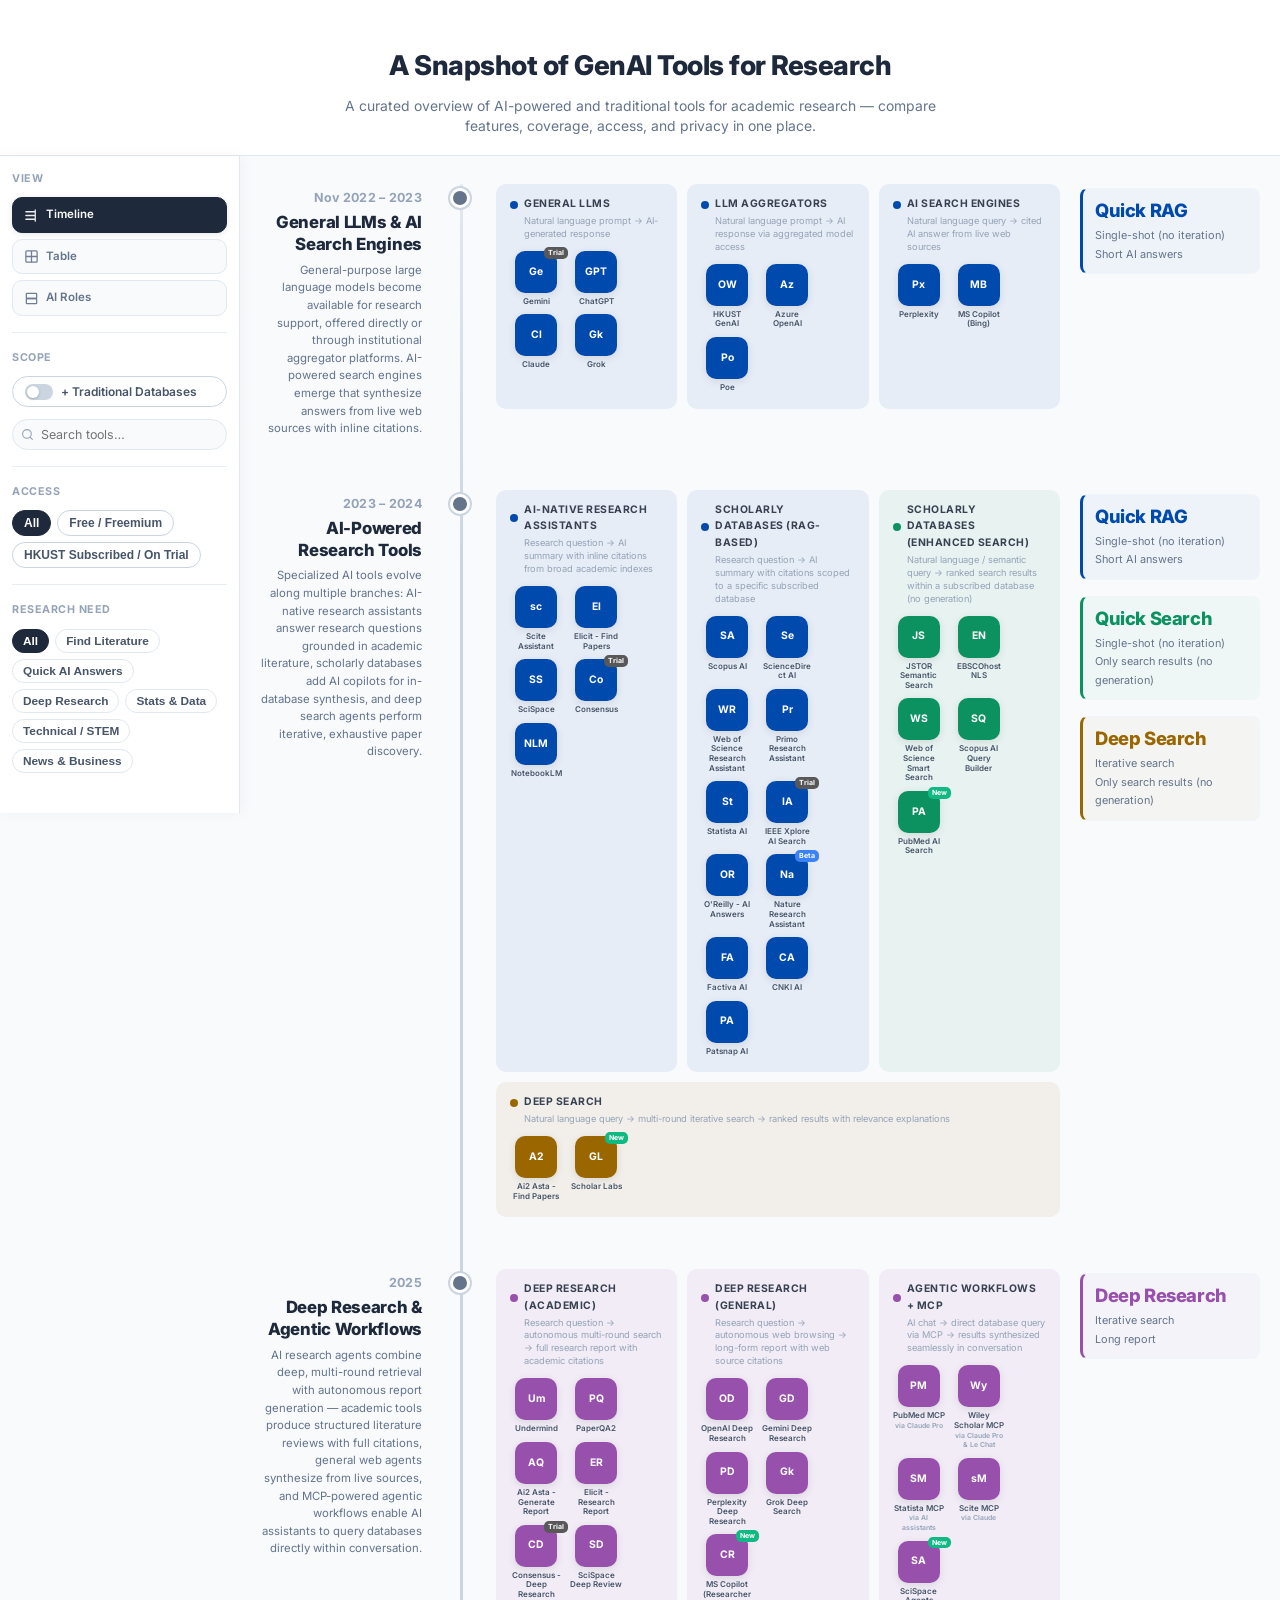
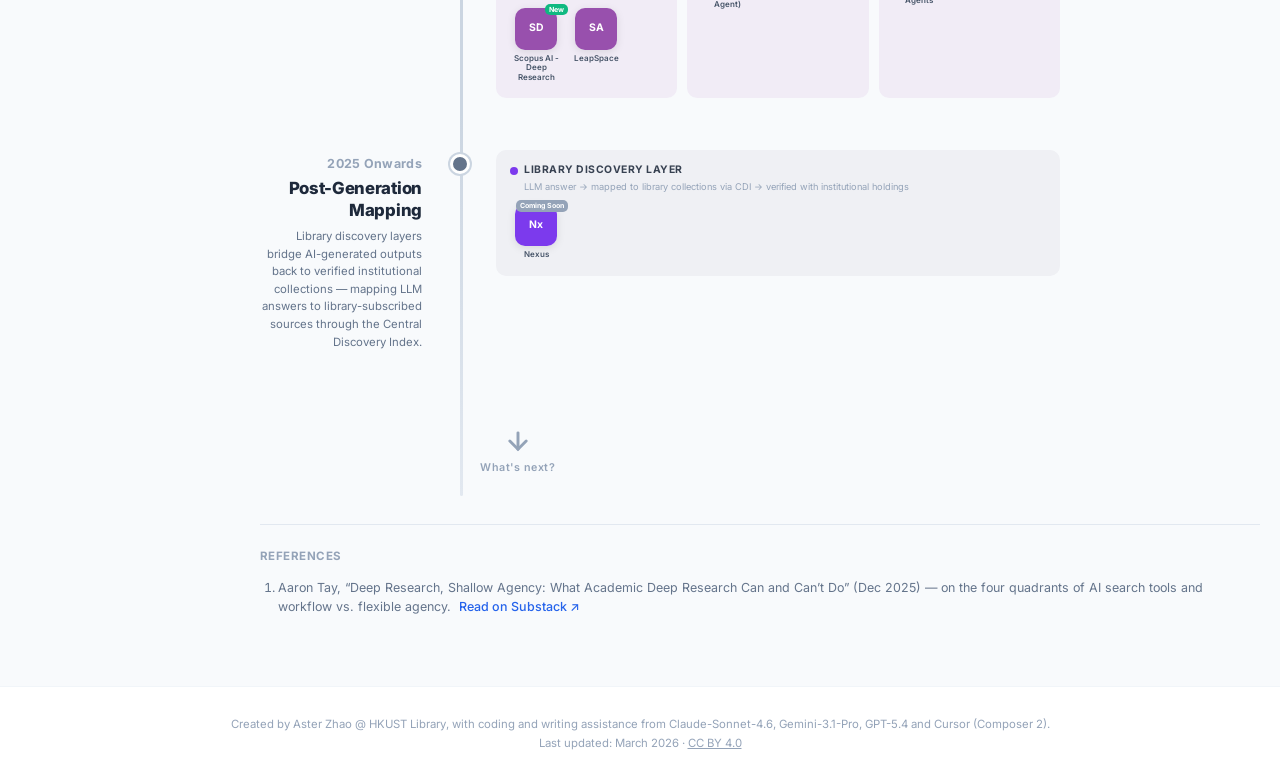
==== index.html @ e4f69966 "Update tool descriptions and enhance UI components - Simplified names and updated descriptions for s" ====
<!DOCTYPE html>
<html lang="en">
<head>
  <meta charset="UTF-8">
  <meta name="viewport" content="width=device-width, initial-scale=1.0">
  <title>A Snapshot of GenAI Tools for Research</title>
  <link href="https://fonts.googleapis.com/css2?family=Inter:wght@300;400;500;600;700;800&display=swap" rel="stylesheet">
  <link rel="stylesheet" href="https://cdnjs.cloudflare.com/ajax/libs/font-awesome/6.4.0/css/all.min.css">
  <link rel="stylesheet" href="style.css">
</head>
<body>
  <div class="header">
    <h1>A Snapshot of GenAI Tools for Research</h1>
    <p class="sub">A curated overview of AI-powered and traditional tools for academic research — compare features, coverage, access, and privacy in one place.</p>
  </div>

  <div class="app-shell">
    <aside class="filters-panel" aria-label="Filters">
      <div class="sidebar-section">
        <div class="sidebar-section-title">View</div>
        <div class="sidebar-view-buttons" role="tablist" aria-label="Main view">
          <button type="button" class="view-tab active" data-view="timeline" role="tab" aria-selected="true"><svg class="view-tab-icon" viewBox="0 0 16 16" aria-hidden="true" focusable="false"><path fill="none" stroke="currentColor" stroke-width="1.35" stroke-linecap="round" stroke-linejoin="round" d="M12 2v12M2 4h10M2 8h10M2 12h10"/></svg> Timeline</button>
          <button type="button" class="view-tab" data-view="table" role="tab" aria-selected="false"><svg class="view-tab-icon" viewBox="0 0 16 16" aria-hidden="true" focusable="false"><rect x="2" y="2" width="12" height="12" rx="1" fill="none" stroke="currentColor" stroke-width="1.35"/><path d="M8 2v12M2 8h12" fill="none" stroke="currentColor" stroke-width="1.35"/></svg> Table</button>
          <button type="button" class="view-tab" data-view="roles" role="tab" aria-selected="false"><svg class="view-tab-icon" viewBox="0 0 16 16" aria-hidden="true" focusable="false"><rect x="2.5" y="8" width="11" height="5.5" rx="0.75" fill="none" stroke="currentColor" stroke-width="1.35"/><rect x="2.5" y="2.5" width="11" height="5.5" rx="0.75" fill="none" stroke="currentColor" stroke-width="1.35"/></svg> AI Roles</button>
        </div>
      </div>
      <div class="sidebar-section">
        <div class="sidebar-section-title">SCOPE</div>
        <div class="scope-stack">
          <div class="trad-toggle-wrap" id="tradToggleWrap" onclick="toggleTraditional()">
            <span class="trad-switch"><span class="trad-thumb"></span></span>
            <span class="trad-label">+ Traditional Databases</span>
          </div>
          <div class="sidebar-search-wrap">
            <svg viewBox="0 0 24 24" fill="none" stroke="currentColor" stroke-width="2" stroke-linecap="round"><circle cx="11" cy="11" r="8"></circle><line x1="21" y1="21" x2="16.65" y2="16.65"></line></svg>
            <input type="text" id="searchInput" placeholder="Search tools…" autocomplete="off" oninput="onSearch(this.value)">
            <button type="button" id="clearSearch" onclick="clearSearch()" style="display: none;" aria-label="Clear search">×</button>
          </div>
          <div class="sidebar-table-tools" id="sidebarTableTools">
            <div class="sidebar-select-row">
              <button class="select-tools-btn" id="selectToolsBtn" onclick="toggleToolSelector()">
                <svg viewBox="0 0 24 24" fill="none" stroke="currentColor" stroke-width="2" stroke-linecap="round"><polyline points="6 9 12 15 18 9"></polyline></svg>
                Select Tools
                <span class="select-tools-count" id="selectToolsCount">0</span>
              </button>
              <div class="selector-actions" id="selectorActions" style="display:none">
                <button class="fbtn" onclick="selectAllTools(true)" style="padding:3px 9px;font-size:.68rem;">All</button>
                <button class="fbtn" onclick="selectAllTools(false)" style="padding:3px 9px;font-size:.68rem;">None</button>
              </div>
            </div>
            <div class="tool-selector-content" id="toolSelector"></div>
          </div>
        </div>
      </div>
      <div class="sidebar-section">
        <div class="sidebar-section-title">Access</div>
        <div class="filter-bar filter-bar--stack">
          <button class="fbtn active" data-f="all" onclick="setFilter('all')">All</button>
          <button class="fbtn" data-f="free" onclick="setFilter('free')">Free / Freemium</button>
          <button class="fbtn" data-f="hkust" onclick="setFilter('hkust')">HKUST Subscribed / On Trial</button>
        </div>
      </div>
      <div class="sidebar-section">
        <div class="sidebar-section-title">Research need</div>
        <div class="need-pills need-pills--stack" id="needPillsContainer"></div>
      </div>
    </aside>

    <div class="main-content" id="main-content">
      <div class="view-container active" id="timelineView">
        <div class="timeline-section">
          <div class="timeline-header">
            <span class="tl-hint" id="tlHint"></span>
          </div>
          <div class="timeline" id="timeline-view"></div>
          <footer class="view-footnotes view-footnotes--timeline" aria-label="References">
            <h4 class="view-footnotes-title">References</h4>
            <ol class="view-footnotes-list">
              <li>
                Aaron Tay, “Deep Research, Shallow Agency: What Academic Deep Research Can and Can’t Do” (Dec 2025) — on the four quadrants of AI search tools and workflow vs. flexible agency.
                <a href="https://aarontay.substack.com/p/how-agentic-are-academic-deep-research" target="_blank" rel="noopener noreferrer">Read on Substack ↗</a>
              </li>
            </ol>
          </footer>
        </div>
      </div>

      <div class="view-container" id="tableView" style="display: none;">
        <div class="table-view-container">
          <div class="table-toolbar">
            <div class="table-toolbar-row">
              <span class="results-hint" id="resultsHint"></span>
              <button class="expand-btn" id="expandToggleBtn" onclick="toggleExpandAll()">
                <svg id="expandToggleIcon" width="12" height="12" viewBox="0 0 24 24" fill="none" stroke="currentColor" stroke-width="2.5" stroke-linecap="round"><polyline points="6 9 12 15 18 9"></polyline></svg>
                <span id="expandToggleText">Expand All</span>
              </button>
            </div>
          </div>
          <div class="table-wrapper">
            <table class="tools-table">
              <thead>
                <tr>
                  <th class="col-tool">Tool</th>
                  <th class="col-about">About</th>
                  <th class="col-privacy">Privacy</th>
                </tr>
              </thead>
              <tbody id="table-view"></tbody>
            </table>
          </div>
        </div>
      </div>

      <div class="view-container" id="rolesView" style="display: none;">
        <div class="roles-view-container">
          <div id="roles-view"></div>
          <footer class="view-footnotes view-footnotes--roles" aria-label="References">
            <h4 class="view-footnotes-title">References</h4>
            <ol class="view-footnotes-list">
              <li>
                Aaron Tay, “What Do We Actually Mean by ‘AI-Powered Search’?” (Dec 2025) — levels of AI in search pipelines.
                <a href="https://aarontay.substack.com/p/what-do-we-actually-mean-by-ai-powered" target="_blank" rel="noopener noreferrer">Read on Substack ↗</a>
              </li>
              <li>
                Aaron Tay, “Classifying the Ways LLMs Summarise in Academic Search” (Jan 2026) — single-document vs. multi-document summarisation and RAG.
                <a href="https://aarontay.substack.com/p/classifying-the-ways-llms-summarise" target="_blank" rel="noopener noreferrer">Read on Substack ↗</a>
              </li>
            </ol>
          </footer>
        </div>
      </div>
    </div>
  </div>

  <div class="popover-bg" id="popoverBg"></div>
  <div class="popover-card" id="popover">
    <div class="pop-top">
      <div class="pop-icon" id="popLogo"></div>
      <div class="pop-title-wrap">
        <h3 id="popTitle"></h3>
        <div class="pop-tags" id="popTags"></div>
      </div>
      <button type="button" class="pop-close" onclick="closePopover()">×</button>
    </div>
    <div class="pop-content">
      <div class="pop-right">
        <div class="pop-section"><h4>About</h4><p id="popAbout"></p></div>
        <div class="pop-section"><h4>Privacy</h4><div id="popPrivacy"></div></div>
        <div class="pop-section"><h4>Data Coverage</h4><p id="popCoverage"></p></div>
        <div class="pop-section pop-section--unique"><h4>Unique Features</h4><div class="unique-box" id="popUnique"></div></div>
        <div class="pop-section pop-section--limitations"><h4>Limitations</h4><div class="limit-box" id="popLimits"></div></div>
        <div class="pop-section pop-section--ai-role"><h4>AI's Role</h4><div id="popAiRole"></div></div>
        <div class="pop-section"><h4>Similar Tools</h4><div id="popSimilar"></div></div>
        <div class="pop-section" id="popScreenshotsSection"><h4>Screenshots</h4><div id="popScreenshotsWrap" class="pop-screenshots-row"></div></div>
        <div id="popLinkWrap"></div>
      </div>
    </div>
  </div>

  <div class="lightbox-overlay" id="lightbox" onclick="if(event.target===this)closeLightbox()">
    <button type="button" class="lb-close" onclick="closeLightbox()">×</button>
    <button type="button" class="lb-nav lb-prev" onclick="lbNav(-1,event)">‹</button>
    <button type="button" class="lb-nav lb-next" onclick="lbNav(1,event)">›</button>
    <div class="lb-img-wrap" id="lbImgWrap"><img id="lbImg" src="" alt=""></div>
    <div class="lb-counter" id="lbCounter"></div>
    <div class="lb-dots" id="lbDots"></div>
  </div>

  <div class="footer">
    <p>Created by Aster Zhao @ HKUST Library, with coding and writing assistance from Claude-Sonnet-4.6, Gemini-3.1-Pro, GPT-5.4 and Cursor (Composer 2).</p>
    <p>Last updated: March 2026 · <a href="https://creativecommons.org/licenses/by/4.0/" target="_blank" rel="noopener noreferrer">CC BY 4.0</a></p>
  </div>

  <div id="load-error" style="display:none;padding:40px 20px;text-align:center;color:#b91c1c;font-size:.9rem;"></div>

  <script defer src="script.js"></script>
</body>
</html>
---- style.css ----
:root{
  --scholarlydb:#0c9260;--opendb:#0c9260;--genai:#004aad;--genaiagg:#004aad;--genaisearch:#004aad;
  --deepsearch:#996600;--ainative:#004aad;--aischolarly:#004aad;--deepresearch:#9850ad;
  --webdeepresearch:#9850ad;--mcp:#9850ad;--libext:#7C3AED;--quicksearch:#0c9260;--line:#cbd5e1;--radius:14px;
}
*{margin:0;padding:0;box-sizing:border-box;}
body{font-family:'Inter',system-ui,sans-serif;background:#f8fafc;color:#1e293b;line-height:1.6;}

/* ── HEADER ── */
.header{text-align:center;padding:44px 20px 18px;background:#fff;border-bottom:1px solid #e2e8f0;}
.header h1{font-size:1.7rem;font-weight:800;letter-spacing:-.5px;}
.header .sub{font-size:.87rem;color:#64748b;max-width:620px;margin:8px auto 0;line-height:1.5;}

/* ── CONTROLS ── */
.controls-wrapper{background:#fff;border-bottom:1px solid #e2e8f0;padding:10px 20px;box-shadow:0 2px 8px rgba(0,0,0,.03);}
.ctrl-row{max-width:1400px;margin:0 auto;display:flex;flex-wrap:wrap;align-items:center;gap:10px;}
.ctrl-row+.ctrl-row{margin-top:8px;padding-top:8px;border-top:1px solid #f1f5f9;}
.ctrl-divider{width:1px;height:22px;background:#e2e8f0;flex-shrink:0;}
.view-toggle-inner{display:flex;background:#e2e8f0;padding:3px;border-radius:999px;}
.vbtn{display:flex;align-items:center;gap:5px;padding:5px 14px;border-radius:999px;border:none;background:transparent;font-size:.82rem;font-weight:600;cursor:pointer;color:#475569;transition:.15s;}
.vbtn svg{width:14px;height:14px;}
.vbtn.active{background:#fff;color:#1e293b;box-shadow:0 2px 6px rgba(0,0,0,.06);}
.filter-bar{display:flex;gap:4px;flex-wrap:wrap;}
.fbtn{padding:5px 11px;border-radius:999px;border:1.5px solid #cbd5e1;background:#fff;font-size:.75rem;font-weight:600;cursor:pointer;color:#475569;transition:.15s;}
.fbtn:hover{border-color:#94a3b8;color:#1e293b;}
.fbtn.active{background:#1e293b;color:#fff;border-color:#1e293b;}
.trad-toggle-wrap{display:flex;align-items:center;gap:8px;cursor:pointer;user-select:none;padding:5px 12px;border-radius:999px;border:1.5px solid #cbd5e1;background:#fff;transition:.15s;}
.trad-toggle-wrap:hover{border-color:#94a3b8;}
.trad-toggle-wrap.on{border-color:#0c9260;background:#ecfdf5;}
.trad-switch{width:28px;height:16px;border-radius:8px;background:#cbd5e1;position:relative;flex-shrink:0;transition:.2s;}
.trad-toggle-wrap.on .trad-switch{background:#0c9260;}
.trad-thumb{width:12px;height:12px;border-radius:50%;background:#fff;position:absolute;top:2px;left:2px;transition:.2s;box-shadow:0 1px 3px rgba(0,0,0,.2);}
.trad-toggle-wrap.on .trad-thumb{left:14px;}
.trad-label{font-size:.75rem;font-weight:600;color:#475569;white-space:nowrap;}
.trad-toggle-wrap.on .trad-label{color:#0c9260;}
.ctrl-section-label{font-size:.67rem;font-weight:700;color:#94a3b8;text-transform:uppercase;letter-spacing:.5px;white-space:nowrap;flex-shrink:0;}
.need-pills{display:flex;gap:4px;flex-wrap:wrap;}
.nbtn{padding:4px 10px;border-radius:999px;border:1.5px solid #e2e8f0;background:#fff;font-size:.74rem;font-weight:600;cursor:pointer;color:#475569;transition:.15s;white-space:nowrap;}
.nbtn:hover{border-color:#94a3b8;color:#1e293b;}
.nbtn.active{color:#fff;border-color:transparent;}

/* ── APP SHELL + LEFT FILTERS ── */
.app-shell{display:flex;width:100%;align-items:flex-start;min-height:0;}
.filters-panel{width:240px;flex-shrink:0;position:sticky;top:0;align-self:flex-start;max-height:100vh;overflow-y:auto;padding:14px 12px 24px;background:#fff;border-right:1px solid #e2e8f0;box-shadow:2px 0 14px rgba(15,23,42,.04);z-index:5;}
.main-content{flex:1;min-width:0;min-height:0;}
.filters-panel .sidebar-section{padding-bottom:16px;}
.filters-panel .sidebar-section:not(:first-child){border-top:1px solid #e8edf2;padding-top:16px;margin-top:0;}
.scope-stack{display:flex;flex-direction:column;gap:12px;}
.sidebar-table-tools{display:none;flex-direction:column;gap:8px;width:100%;}
.sidebar-table-tools .sidebar-select-row{display:flex;align-items:center;gap:8px;flex-wrap:wrap;}
.filters-panel .tool-selector-content.open{display:flex;max-height:min(50vh,320px);overflow-y:auto;padding:4px 0 2px;}
.filters-panel .select-tools-btn{width:100%;justify-content:center;}
.filters-panel .selector-actions{margin-left:0!important;}
.sidebar-section-title{font-size:.67rem;font-weight:700;color:#94a3b8;text-transform:uppercase;letter-spacing:.5px;margin-bottom:10px;}
.sidebar-search-wrap{position:relative;width:100%;display:flex;align-items:center;}
.sidebar-search-wrap svg{position:absolute;left:9px;width:13px;height:13px;color:#94a3b8;pointer-events:none;}
.filters-panel .sidebar-search-wrap #searchInput{padding:7px 28px 7px 28px;border:1.5px solid #e2e8f0;border-radius:999px;font-size:.78rem;font-family:inherit;width:100%;outline:none;transition:.15s;color:#1e293b;background:#f8fafc;box-sizing:border-box;}
.filters-panel .sidebar-search-wrap #searchInput:focus{border-color:#0c9260;background:#fff;box-shadow:0 0 0 3px rgba(12,146,96,.12);}
.filters-panel .sidebar-search-wrap #clearSearch{position:absolute;right:9px;background:none;border:none;cursor:pointer;color:#94a3b8;font-size:.95rem;line-height:1;padding:0;display:none;}
.filter-bar--stack{flex-direction:row;flex-wrap:wrap;align-items:flex-start;justify-content:flex-start;gap:6px;}
.filter-bar--stack .fbtn{flex:0 1 auto;width:auto;}
.need-pills--stack{flex-direction:row;flex-wrap:wrap;align-items:flex-start;justify-content:flex-start;gap:6px;}
.need-pills--stack .nbtn{flex:0 1 auto;width:auto;text-align:left;}
.filters-panel .trad-toggle-wrap{display:inline-flex;width:auto;max-width:100%;justify-content:flex-start;}
.sidebar-view-buttons{display:flex;flex-direction:column;gap:6px;width:100%;}
.sidebar-view-buttons .view-tab{display:inline-flex;align-items:center;gap:7px;width:100%;justify-content:flex-start;text-align:left;border-radius:10px;font-size:.72rem;font-weight:600;padding:9px 11px;white-space:normal;line-height:1.35;min-height:auto;}
.sidebar-view-buttons .view-tab .view-tab-icon{width:15px;height:15px;flex-shrink:0;display:block;opacity:.92;}
.sidebar-view-buttons .view-tab.active{box-shadow:0 1px 6px rgba(0,0,0,.1);}
.view-mode-radios{display:flex;flex-direction:column;align-items:stretch;justify-content:space-between;gap:8px;width:100%;min-height:96px;}
.view-radio{display:flex;align-items:center;justify-content:center;gap:8px;cursor:pointer;padding:10px 8px;border-radius:10px;border:1.5px solid #e2e8f0;background:#f8fafc;transition:.15s;margin:0;flex:1;min-height:40px;min-width:0;box-sizing:border-box;}
.view-radio:hover{border-color:#cbd5e1;background:#fff;}
.view-radio input{width:15px;height:15px;margin:0;flex-shrink:0;}
.view-radio .view-radio-inner{display:flex;align-items:center;justify-content:center;gap:8px;font-size:.82rem;font-weight:600;color:#475569;}
.view-radio .view-radio-inner svg{width:14px;height:14px;flex-shrink:0;}
.view-radio--timeline{background:#f3f5fa;}
.view-radio--timeline:not(:has(input:checked)){border-color:#dde3ee;}
.view-radio--timeline:not(:has(input:checked)):hover{border-color:#cbd5e1;background:#f7f9fc;}
.view-radio--timeline input{accent-color:#5c6d8f;}
.view-radio--timeline:not(:has(input:checked)) .view-radio-inner{color:#64748b;}
.view-radio--timeline:has(input:checked){border-color:#5c6d8f;background:#e8ecf4;box-shadow:0 2px 10px rgba(92,109,143,.2);}
.view-radio--timeline:has(input:checked) .view-radio-inner{color:#2d3a4d;}
.view-radio--table{background:#f8fafc;}
.view-radio--table:not(:has(input:checked)){border-color:#d8dfea;}
.view-radio--table:not(:has(input:checked)):hover{border-color:#c5cedd;background:#fff;}
.view-radio--table input{accent-color:#7184b2;}
.view-radio--table:not(:has(input:checked)) .view-radio-inner{color:#64748b;}
.view-radio--table:has(input:checked){border-color:#7184b2;background:#fff;box-shadow:0 2px 10px rgba(113,132,178,.22);}
.view-radio--table:has(input:checked) .view-radio-inner{color:#3d4f6f;}
@media (max-width:1024px){
  .app-shell{flex-direction:column;}
  .filters-panel{width:100%;max-height:none;border-right:none;border-bottom:1px solid #e2e8f0;position:relative;box-shadow:none;}
}

/* ── VIEWS ── */
.view-container{display:none;}
.view-container.active{display:block;animation:fadeIn .25s ease;}
@keyframes fadeIn{from{opacity:0}to{opacity:1}}

/* ── TIMELINE ── */
.timeline-section{max-width:1350px;margin:0 auto;padding:0 20px 60px;}
.timeline-header{display:flex;align-items:center;justify-content:flex-end;padding:16px 0 4px;min-height:28px;}
.tl-hint{font-size:.68rem;color:#94a3b8;margin-left:8px;}

.timeline{position:relative;padding-bottom:20px;}
.timeline::before{content:'';position:absolute;left:200px;top:0;bottom:0;width:3px;background:linear-gradient(to bottom,#e2e8f0 0%,#cbd5e1 20%,#cbd5e1 80%,#e2e8f0 100%);border-radius:2px;}

/* 4-column stage grid */
.stage{display:grid;grid-template-columns:180px 40px 1fr 200px;gap:0;margin-bottom:52px;align-items:start;transition:opacity .2s;}
.stage.stage-hidden{display:none;}

/* Left column */
.stage-left{text-align:right;padding-right:18px;padding-top:4px;}
.stage-year{font-size:.78rem;font-weight:700;color:#94a3b8;letter-spacing:.3px;margin-bottom:4px;}
.stage-title{font-size:1.05rem;font-weight:800;letter-spacing:-.3px;line-height:1.3;color:#1e293b;}
.stage-desc{font-size:.71rem;color:#64748b;line-height:1.55;margin-top:6px;}

/* Node column */
.stage-node-col{display:flex;justify-content:center;align-items:flex-start;padding-top:4px;position:relative;z-index:2;}
.node{width:20px;height:20px;border-radius:50%;border:3px solid #fff;box-shadow:0 0 0 2px var(--line);z-index:2;flex-shrink:0;}

/* Content column */
.stage-content-col{padding-left:16px;display:flex;flex-wrap:wrap;gap:10px;align-items:stretch;}

/* Sub-groups as colored boxes */
.sub-group{flex:1;min-width:150px;padding:12px 14px 16px;border-radius:10px;transition:opacity .2s;background:#f9fafb;}
.sub-group.sg-hidden{display:none;}
.sg-label{font-size:.65rem;font-weight:700;color:#374151;text-transform:uppercase;letter-spacing:.5px;margin-bottom:2px;display:flex;align-items:center;gap:6px;}
.sg-label .sdot{width:8px;height:8px;border-radius:50%;flex-shrink:0;}
.sg-format{font-size:.58rem;color:#94a3b8;margin:0 0 10px 14px;line-height:1.4;}
.tools-row{display:flex;flex-wrap:wrap;gap:8px;align-items:flex-start;}

/* Right column: output labels */
.stage-right-col{padding-left:20px;padding-top:4px;display:flex;flex-direction:column;gap:16px;}
.stage-output-label{padding:10px 12px;border-radius:8px;border:1px solid #f1f5f9;background:#fff;}
.sol-title{font-size:1.15rem;font-weight:800;letter-spacing:-.4px;line-height:1.2;margin-bottom:5px;}
.sol-desc{font-size:.68rem;color:#64748b;line-height:1.7;}

.tool-card{display:flex;flex-direction:column;align-items:center;gap:4px;cursor:pointer;transition:transform .15s;position:relative;width:52px;}
.tool-card:hover{transform:translateY(-3px);}
.tool-card.hidden{display:none;}
.tool-icon{width:42px;height:42px;border-radius:10px;display:flex;align-items:center;justify-content:center;font-weight:700;font-size:.65rem;color:#fff;box-shadow:0 2px 8px rgba(0,0,0,.1);transition:.15s;overflow:hidden;}
.tool-card:hover .tool-icon{box-shadow:0 4px 16px rgba(0,0,0,.18);transform:scale(1.05);}
.tool-icon .abbr-text{display:flex;align-items:center;justify-content:center;width:100%;height:100%;}
.tool-icon img{width:100%;height:100%;object-fit:contain;padding:5px;background:#fff;}
.tname{font-size:.5rem;font-weight:600;color:#475569;text-align:center;max-width:52px;line-height:1.2;word-wrap:break-word;}
.tbadge{position:absolute;top:-4px;right:-6px;font-size:.44rem;padding:1px 4px;border-radius:5px;font-weight:700;color:#fff;white-space:nowrap;z-index:2;line-height:1.4;}
.badge-trial{background:#585858;}.badge-beta{background:#3B82F6;}.badge-new{background:#10B981;}.badge-soon{background:#94a3b8;}

.arrow-future{padding:24px 0 0;margin-left:220px;}
.arrow-future .arr{display:inline-flex;flex-direction:column;align-items:center;gap:4px;color:#94a3b8;}
.arrow-future .arr svg{width:28px;height:28px;animation:bob 2s ease-in-out infinite;}
@keyframes bob{0%,100%{transform:translateY(0)}50%{transform:translateY(5px)}}
.arrow-future .arr span{font-size:.67rem;font-weight:600;letter-spacing:.5px;}

/* ── TABLE ── */
.table-view-container{max-width:1400px;margin:0 auto;padding:0 20px 60px;}
.table-toolbar{background:transparent;padding:0;margin:12px 0 10px;display:flex;flex-direction:column;gap:0;border:none;box-shadow:none;}
.table-toolbar-row{display:flex;align-items:center;gap:10px;flex-wrap:wrap;}
.table-toolbar-row+.table-toolbar-row{margin-top:10px;padding-top:10px;border-top:1px solid #f1f5f9;}
.select-tools-btn{display:flex;align-items:center;gap:6px;padding:7px 14px;border:1.5px solid #e2e8f0;border-radius:8px;background:#fff;font-size:.78rem;font-weight:600;cursor:pointer;color:#475569;transition:.15s;white-space:nowrap;}
.select-tools-btn:hover{border-color:#94a3b8;color:#1e293b;}
.select-tools-btn svg{width:13px;height:13px;transition:transform .2s;}
.select-tools-btn.open svg{transform:rotate(180deg);}
.select-tools-count{background:#e2e8f0;color:#475569;font-size:.67rem;font-weight:700;padding:1px 6px;border-radius:99px;margin-left:2px;}
.expand-btn{display:flex;align-items:center;gap:5px;padding:7px 14px;border:1.5px solid #e2e8f0;border-radius:8px;background:#fff;font-size:.78rem;font-weight:600;cursor:pointer;color:#475569;transition:.15s;white-space:nowrap;margin-left:auto;}
.expand-btn:hover{border-color:#94a3b8;color:#1e293b;}
.results-hint{font-size:.69rem;color:#94a3b8;margin-left:4px;}
.tool-selector-content{display:none;flex-wrap:wrap;gap:6px;padding-top:2px;}
.tool-selector-content.open{display:flex;}
.selector-actions{display:flex;gap:6px;align-items:center;margin-left:auto;flex-shrink:0;}
.tool-checkbox-label{display:flex;align-items:center;gap:5px;font-size:.73rem;color:#475569;cursor:pointer;background:#f8fafc;padding:4px 10px;border-radius:6px;border:1px solid #e2e8f0;transition:.15s;user-select:none;}
.tool-checkbox-label:hover{background:#f1f5f9;border-color:#cbd5e1;}
.tool-checkbox-label.selected{background:#eff6ff;border-color:#3B82F6;color:#1e40af;font-weight:600;}
.tool-checkbox-label input{display:none;}

/* ── TABLE ITSELF ── */
.table-wrapper{overflow-x:auto;border-radius:12px;border:1px solid #e2e8f0;box-shadow:0 4px 16px rgba(0,0,0,.04);background:#fff;}
.tools-table{width:100%;border-collapse:collapse;font-size:.95rem;}
.tools-table th{padding:13px 16px;text-align:left;background:#424950;color:#fff;font-weight:700;white-space:nowrap;position:sticky;top:0;z-index:10;box-shadow:inset 0 -2px 0 #c1c6cd;letter-spacing:.2px;}
.tools-table th:first-child{border-radius:10px 0 0 0;}
.tools-table th:last-child{border-radius:0 10px 0 0;}
.tools-table td{padding:12px 16px;text-align:left;border-bottom:1px solid #f1f5f9;vertical-align:top;font-size:.84rem;}
.tools-table tr.tool-row-head:hover td{background:#f8fafc;}
.tools-table tr.tool-row-head.expanded td{background:#f3f4f6;border-bottom:none;}
.stage-row td{background:#7184b2!important;color:#fff;font-weight:700;font-size:.95rem;padding:10px 16px;letter-spacing:.3px;}
.tb-tool{display:flex;align-items:flex-start;gap:10px;}
.tb-icon{width:38px;height:38px;border-radius:8px;display:flex;align-items:center;justify-content:center;font-weight:700;font-size:.65rem;color:#fff;overflow:hidden;flex-shrink:0;box-shadow:0 2px 8px rgba(0,0,0,.12);}
.tb-icon img{width:100%;height:100%;object-fit:contain;padding:3px;background:#fff;}
.tb-info{flex:1;min-width:0;}
.tb-name{font-weight:700;color:#1e293b;line-height:1.3;font-size:.85rem;}
.tb-cat{font-size:.67rem;color:#64748b;margin-top:1px;}
.tb-tags{display:none;gap:4px;flex-wrap:wrap;margin-top:5px;}
.tb-tag{font-size:.52rem;padding:2px 6px;border-radius:4px;font-weight:700;color:#fff;}
.tb-chevron{color:#94a3b8;transition:transform .2s;flex-shrink:0;display:flex;align-items:center;margin-top:2px;}
.tool-row-head.expanded .tb-chevron{transform:rotate(180deg);}
.tb-text{color:#374151;font-size:.82rem;line-height:1.55;min-width:120px;}
/* Table column widths (see thead .col-*) */
.tools-table th.col-tool{min-width:210px;}
.tools-table th.col-about{min-width:260px;max-width:none;}
.tools-table th.col-privacy{min-width:138px;}
.tools-table th.col-edit{width:44px;}
.tools-table td.col-tool{min-width:210px;max-width:230px;}
.tool-row-head .col-tool{cursor:pointer;}
.tools-table td.col-about{min-width:260px;max-width:none;}
.tools-table td.col-privacy{min-width:138px;}
.tools-table td.col-edit{width:0;padding:0;}
.tb-name-row{display:flex;align-items:center;gap:6px;flex-wrap:wrap;}
.tb-external-link{color:#94a3b8;text-decoration:none;font-size:.72rem;}
.stage-row-year{font-weight:400;font-size:.72rem;opacity:.7;margin-left:8px;}
.bullet-list{list-style:none;padding:0;margin:0;}
.bullet-list li{font-size:.82rem;color:#374151;line-height:1.55;padding:2px 0 2px 13px;position:relative;}
.bullet-list li::before{content:'•';position:absolute;left:0;color:#94a3b8;}
.privacy-text{font-size:.76rem;font-weight:400;color:#374151;line-height:1.45;}
.privacy-empty{color:#94a3b8;}
.policy-link{font-size:.69rem;color:#3B82F6;text-decoration:none;display:inline-block;margin-top:3px;transition:.1s;}
.policy-link:hover{text-decoration:underline;color:#1d4ed8;}
.policy-na{font-size:.69rem;color:#cbd5e1;}

/* ── EXPANDED ROW ── */
.tool-row-detail{display:none;}
.tool-row-detail.open{display:table-row;}
.tool-row-detail td{background:#f3f4f6!important;padding:0;border-bottom:1px solid #e5e7eb;font-size:.84rem;}
.detail-panel{padding:16px 20px 20px;font-size:.84rem;}
.detail-grid{display:grid;grid-template-columns:1fr 1fr;gap:14px;align-items:stretch;}
.detail-section.detail-section--full{grid-column:1 / -1;}
.detail-section{background:#fff;border-radius:8px;padding:12px 14px;border:1px solid #e2e8f0;font-size:.84rem;}
.detail-section h5{font-size:.68rem;font-weight:700;color:#475569;text-transform:uppercase;letter-spacing:.5px;margin-bottom:7px;display:flex;align-items:center;gap:5px;}
.detail-section h5 svg{width:12px;height:12px;flex-shrink:0;}
.detail-text{color:#374151;font-size:.82rem;line-height:1.55;}
.detail-section.detail-section--unique{background:#f3f6fc;border-color:#d4dbe8;}
.detail-section.detail-section--unique h5{color:#7184b2;}
.detail-section.detail-section--limitations{background:#fdf4f4;border-color:#edd8d8;}
.detail-section.detail-section--limitations h5{color:#991b1b;}
.pop-section.pop-section--unique{background:#f3f6fc;border-radius:8px;padding:10px 12px;}
.pop-section.pop-section--limitations{background:#fdf4f4;border-radius:8px;padding:10px 12px;}
.detail-footer{display:flex;align-items:center;gap:14px;margin-top:12px;flex-wrap:wrap;}
.detail-url-missing{font-size:.74rem;color:#94a3b8;}
.popover-card p.detail-url-missing{margin-top:8px;}
.visit-btn{display:inline-flex;align-items:center;gap:5px;padding:7px 14px;background:#1e293b;color:#fff;text-decoration:none;border-radius:7px;font-size:.76rem;font-weight:600;transition:.15s;}
.visit-btn:hover{background:#334155;}
.detail-screenshots{display:flex;gap:10px;overflow-x:auto;padding-bottom:4px;}
.detail-ss-thumb{height:90px;border-radius:6px;object-fit:cover;cursor:pointer;border:1.5px solid transparent;transition:.15s;flex-shrink:0;background:#e2e8f0;}
.detail-ss-thumb:hover{border-color:#3B82F6;}

/* ── MOBILE RESPONSIVE ── */
@media(max-width:960px){
  .stage{grid-template-columns:160px 36px 1fr;}
  .stage-right-col{display:none;}
  .timeline::before{left:178px;}
}
@media(max-width:860px){
  .detail-grid{grid-template-columns:1fr;}
}
@media(max-width:768px){
  .detail-panel,.detail-section{font-size:.78rem!important;}
  .detail-section h5{font-size:.62rem!important;letter-spacing:.3px!important;margin-bottom:5px!important;}
  .detail-text,.bullet-list li{font-size:.78rem!important;line-height:1.5!important;}
  .detail-grid{gap:8px;}
  .tools-table td{padding:10px 12px;font-size:.8rem;}
  .tb-name{font-size:.82rem!important;}
  .tb-text{font-size:.78rem!important;}
  .privacy-text{font-size:.73rem!important;}
  .policy-link{font-size:.67rem!important;}
  .pop-right *{font-size:.78rem!important;line-height:1.5!important;}
  /* Pills must stay smaller than body / “Additional details” (.78rem); .pop-right * would otherwise force them to match */
  .pop-right .ai-role-pill-num{font-size:.55rem!important;line-height:1.15!important;}
  .pop-right .ai-role-pill-name{font-size:.62rem!important;line-height:1.25!important;font-weight:600!important;}
  .pop-right .pop-section--ai-role .ai-role-freetext-label{font-size:.6rem!important;}
  .detail-section--ai-role .ai-role-pill-num{font-size:.55rem!important;line-height:1.15!important;}
  .detail-section--ai-role .ai-role-pill-name{font-size:.62rem!important;line-height:1.25!important;font-weight:600!important;}
  .pop-section h4{font-size:.62rem!important;margin-bottom:4px!important;}
  .pop-title-wrap h3{font-size:.86rem!important;}
  .pop-tags .tag{font-size:.58rem!important;}
  .ctrl-divider{display:none;}
  .filters-panel .sidebar-search-wrap #searchInput{width:100%;}
}
@media(max-width:640px){
  .timeline::before{left:14px;width:2px;}
  .stage{
    grid-template-columns:28px 1fr;
    grid-template-areas:"node left" "skip content";
    gap:0;
  }
  .stage-left{grid-area:left;text-align:left;padding-right:0;padding-left:12px;}
  .stage-node-col{grid-area:node;padding-top:4px;}
  .node{width:16px;height:16px;}
  .stage-content-col{grid-column:2;padding-left:12px;margin-top:10px;}
  .stage-right-col{display:none;}
  .stage-title{font-size:.95rem;}
  .stage-desc{font-size:.69rem;}
  .arrow-future{margin-left:40px;}
  .header h1{font-size:1.3rem;}
}

/* ── POPOVER ── */
.popover-bg{position:fixed;top:0;left:0;width:100%;height:100vh;z-index:999;display:none;backdrop-filter:blur(2px);background:rgba(0,0,0,.35);cursor:pointer;}
.popover-bg.active{display:block;}
.popover-card{position:absolute;z-index:1000;left:50%;transform:translateX(-50%);width:min(66vw,860px);max-width:calc(100vw - 32px);min-width:340px;max-height:82vh;background:#fff;border-radius:14px;box-shadow:0 16px 56px rgba(0,0,0,.22),0 0 0 1px rgba(0,0,0,.05);display:none;flex-direction:column;overflow:hidden;}
.popover-card.active{display:flex;animation:popIn .2s ease;}
@keyframes popIn{from{opacity:0;transform:translateX(-50%) scale(.97)}to{opacity:1;transform:translateX(-50%)}}
.popover-card.no-screenshots{width:min(60vw,620px);}
.popover-card.has-screenshots{width:min(66vw,860px);}
.pop-top{display:flex;align-items:center;gap:12px;padding:14px 16px 12px;border-bottom:1px solid #f1f5f9;flex-shrink:0;}
.pop-icon{width:40px;height:40px;border-radius:10px;display:flex;align-items:center;justify-content:center;font-weight:700;font-size:.8rem;color:#fff;flex-shrink:0;overflow:hidden;box-shadow:0 2px 8px rgba(0,0,0,.12);}
.pop-icon img{width:100%;height:100%;object-fit:contain;padding:4px;background:#fff;}
.pop-title-wrap{flex:1;min-width:0;}
.pop-title-wrap h3{font-size:.95rem;font-weight:700;white-space:nowrap;overflow:hidden;text-overflow:ellipsis;}
.pop-tags{display:flex;gap:5px;flex-wrap:wrap;margin-top:3px;}
.pop-tags .tag{font-size:.53rem;padding:2px 7px;border-radius:4px;font-weight:700;color:#fff;}
.pop-close{width:28px;height:28px;border-radius:50%;border:none;background:#f1f5f9;cursor:pointer;font-size:1rem;display:flex;align-items:center;justify-content:center;transition:.15s;flex-shrink:0;}
.pop-close:hover{background:#e2e8f0;}
.pop-content{display:flex;flex:1;overflow:hidden;min-height:0;}
.pop-left{display:none;}
.pop-screenshots-row{display:flex;gap:10px;overflow-x:auto;padding-bottom:4px;flex-wrap:nowrap;}
.pop-screenshots-row .pop-ss-thumb{width:160px;min-width:140px;aspect-ratio:16/10;border-radius:8px;overflow:hidden;cursor:pointer;flex-shrink:0;background:#e2e8f0;border:2px solid transparent;transition:.15s;position:relative;}
.pop-screenshots-row .pop-ss-thumb:hover{border-color:#3B82F6;}
.pop-screenshots-row .pop-ss-thumb img{width:100%;height:100%;object-fit:cover;}
.pop-screenshots-row .pop-ss-thumb .zoom-hint{position:absolute;inset:0;background:rgba(0,0,0,.35);display:flex;align-items:center;justify-content:center;opacity:0;transition:.15s;color:#fff;font-size:.6rem;font-weight:600;}
.pop-screenshots-row .pop-ss-thumb:hover .zoom-hint{opacity:1;}
#popScreenshotsSection{display:none;}
#popScreenshotsSection.is-visible{display:block;}
.pop-left-label{font-size:.62rem;font-weight:700;color:#94a3b8;text-transform:uppercase;letter-spacing:.5px;}
.pop-ss-thumb{width:100%;aspect-ratio:16/10;border-radius:8px;overflow:hidden;cursor:pointer;flex-shrink:0;background:#e2e8f0;border:2px solid transparent;transition:.15s;position:relative;}
.pop-ss-thumb:hover{border-color:#3B82F6;}
.pop-ss-thumb img{width:100%;height:100%;object-fit:cover;}
.pop-ss-thumb .zoom-hint{position:absolute;inset:0;background:rgba(0,0,0,.35);display:flex;align-items:center;justify-content:center;opacity:0;transition:.15s;color:#fff;font-size:.6rem;font-weight:600;}
.pop-ss-thumb:hover .zoom-hint{opacity:1;}
.pop-right{flex:1;overflow-y:auto;padding:14px 16px 18px;}
.pop-right > *:not(:first-child){border-top:1px solid #e8edf2;padding-top:12px;margin-top:10px;}
.pop-section{margin-bottom:0;}
.pop-section h4{font-size:.65rem;font-weight:700;color:#94a3b8;text-transform:uppercase;letter-spacing:.5px;margin-bottom:5px;}
.pop-section.pop-section--unique h4{color:#7184b2;}
.pop-section.pop-section--limitations h4{color:#991b1b;}
.pop-section p{font-size:.81rem;color:#374151;line-height:1.55;}
.unique-box{background:#f1f5f9;border-left:3px solid #cbd5e1;padding:8px 12px;border-radius:0 6px 6px 0;}
.detail-section .unique-box{margin-top:4px;}
.limit-box{background:#fffbeb;border-left:3px solid #f59e0b;padding:8px 12px;border-radius:0 6px 6px 0;}
.pop-section .unique-box,.pop-section .limit-box{background:transparent;border-left:none;padding:0;border-radius:0;}
.popover-card.mobile-sheet{left:0!important;right:0!important;width:100%!important;max-width:100%!important;max-height:85vh;border-radius:16px 16px 0 0;animation:sheetUp .25s ease!important;}
@keyframes sheetUp{from{transform:translateY(100%)}to{transform:none}}
.mobile-sheet .pop-content{flex-direction:column;}
.mobile-sheet .pop-screenshots-row{display:flex;flex-direction:row;overflow-x:auto;padding-bottom:8px;}
.mobile-sheet .pop-screenshots-row .pop-ss-thumb{width:140px;min-width:140px;height:90px;aspect-ratio:auto;}

/* ── LIGHTBOX ── */
.lightbox-overlay{position:fixed;inset:0;z-index:2000;display:none;align-items:center;justify-content:center;flex-direction:column;background:rgba(0,0,0,.92);}
.lightbox-overlay.active{display:flex;animation:lbIn .2s ease;}
@keyframes lbIn{from{opacity:0}to{opacity:1}}
.lb-close{position:absolute;top:16px;right:16px;width:40px;height:40px;border-radius:50%;border:none;background:rgba(255,255,255,.12);color:#fff;font-size:1.4rem;cursor:pointer;display:flex;align-items:center;justify-content:center;transition:.15s;z-index:2;}
.lb-close:hover{background:rgba(255,255,255,.25);}
.lb-nav{position:absolute;top:50%;transform:translateY(-50%);width:44px;height:44px;border-radius:50%;border:none;background:rgba(255,255,255,.12);color:#fff;font-size:1.6rem;cursor:pointer;display:flex;align-items:center;justify-content:center;transition:.15s;}
.lb-nav:hover{background:rgba(255,255,255,.25);}
.lb-prev{left:16px;}.lb-next{right:16px;}
.lb-counter{color:rgba(255,255,255,.5);font-size:.72rem;margin-top:12px;}
.lb-img-wrap{position:relative;max-width:92vw;max-height:85vh;transition:transform .3s ease,opacity .3s ease;}
.lb-img-wrap img{max-width:92vw;max-height:85vh;object-fit:contain;border-radius:6px;box-shadow:0 8px 32px rgba(0,0,0,.4);user-select:none;pointer-events:none;}
.lb-img-wrap.slide-left{animation:slideLeft .3s ease forwards;}
.lb-img-wrap.slide-right{animation:slideRight .3s ease forwards;}
.lb-img-wrap.slide-in-left{animation:slideInLeft .3s ease forwards;}
.lb-img-wrap.slide-in-right{animation:slideInRight .3s ease forwards;}
@keyframes slideLeft{from{transform:translateX(0);opacity:1}to{transform:translateX(-120px);opacity:0}}
@keyframes slideRight{from{transform:translateX(0);opacity:1}to{transform:translateX(120px);opacity:0}}
@keyframes slideInLeft{from{transform:translateX(120px);opacity:0}to{transform:translateX(0);opacity:1}}
@keyframes slideInRight{from{transform:translateX(-120px);opacity:0}to{transform:translateX(0);opacity:1}}
.lb-dots{display:flex;gap:6px;margin-top:12px;align-items:center;}
.lb-dot{width:7px;height:7px;border-radius:50%;background:rgba(255,255,255,.3);transition:all .3s;}
.lb-dot.active{background:#fff;width:20px;border-radius:4px;}

.footer{text-align:center;padding:28px 20px;font-size:.71rem;color:#94a3b8;border-top:1px solid #f1f5f9;margin-top:10px;background:#fff;}
.footer a{color:#94a3b8;text-decoration:underline;}

/* ── EDIT MODE ── */
.edit-bar{display: none;position:fixed;bottom:0;left:0;right:0;background:#0f172a;color:#f1f5f9;padding:10px 20px;z-index:800;display:flex;align-items:center;gap:14px;flex-wrap:wrap;box-shadow:0 -4px 20px rgba(0,0,0,.25);border-top:2px solid #3B82F6;}
.edit-bar-label{display:flex;align-items:center;gap:8px;font-size:.76rem;font-weight:700;color:#60a5fa;}
.edit-bar-hint{font-size:.7rem;color:#64748b;flex:1;}
.edit-bar-actions{display:flex;gap:8px;align-items:center;margin-left:auto;}
.edit-add-btn{display:inline-flex;align-items:center;gap:6px;padding:7px 14px;background:#3B82F6;color:#fff;border:none;border-radius:7px;font-size:.76rem;font-weight:600;cursor:pointer;transition:.15s;}
.edit-add-btn:hover{background:#2563eb;}
.edit-download-btn{display:inline-flex;align-items:center;gap:6px;padding:7px 14px;background:#10B981;color:#fff;border:none;border-radius:7px;font-size:.76rem;font-weight:600;cursor:pointer;transition:.15s;}
.edit-download-btn:hover{background:#059669;}

/* FIX: Ensure the edit-row-btn is always visible when injected via JS */
.edit-row-btn{display:inline-flex;align-items:center;justify-content:center;width:24px;height:24px;min-width:24px;border-radius:5px;border:1.5px solid #e2e8f0;background:#fff;cursor:pointer;transition:.15s;color:#64748b;}
.edit-row-btn:hover{border-color:#3B82F6;color:#3B82F6;background:#eff6ff;}

.edit-overlay{position:fixed;inset:0;background:rgba(0,0,0,.55);z-index:1500;display:none;backdrop-filter:blur(3px);}
.edit-overlay.open{display:block;}
.edit-modal{position:fixed;top:50%;left:50%;transform:translate(-50%,-50%);width:min(680px,96vw);max-height:88vh;background:#fff;border-radius:14px;box-shadow:0 24px 64px rgba(0,0,0,.3);display:none;flex-direction:column;z-index:1501;overflow:hidden;}
.edit-modal.open{display:flex;animation:emIn .2s ease;}
@keyframes emIn{from{opacity:0;transform:translate(-50%,-48%)}to{opacity:1;transform:translate(-50%,-50%)}}
.edit-modal.add-mode .edit-modal-hd{background:#eff6ff;border-bottom-color:#bfdbfe;}
.edit-modal.add-mode .edit-modal-hd h3{color:#1d4ed8;}
.edit-modal-hd{display:flex;align-items:center;justify-content:space-between;padding:14px 20px;border-bottom:1px solid #e2e8f0;background:#f8fafc;flex-shrink:0;}
.edit-modal-hd h3{font-size:.95rem;font-weight:700;display:flex;align-items:center;gap:7px;}
.edit-modal-close{width:28px;height:28px;border-radius:50%;border:none;background:#e2e8f0;cursor:pointer;font-size:1rem;display:flex;align-items:center;justify-content:center;}
.edit-modal-close:hover{background:#cbd5e1;}
.edit-modal-body{flex:1;overflow-y:auto;padding:18px 20px;}
.ef-section{font-size:.63rem;font-weight:700;color:#94a3b8;text-transform:uppercase;letter-spacing:.5px;padding-bottom:7px;border-bottom:1px solid #f1f5f9;margin:18px 0 12px;}
.ef-section:first-child{margin-top:0;}
.ef-grid{display:grid;grid-template-columns:1fr 1fr;gap:12px;margin-bottom:12px;}
.ef-full{grid-template-columns:1fr!important;}
.ef-field{display:flex;flex-direction:column;gap:4px;}
.ef-field label{font-size:.72rem;font-weight:600;color:#475569;}
.ef-field input,.ef-field textarea,.ef-field select{padding:8px 10px;border:1.5px solid #e2e8f0;border-radius:7px;font-family:inherit;font-size:.82rem;color:#1e293b;background:#f8fafc;outline:none;transition:.15s;resize:vertical;}
.ef-field input:focus,.ef-field textarea:focus,.ef-field select:focus{border-color:#3B82F6;background:#fff;box-shadow:0 0 0 3px rgba(59,130,246,.08);}
.ef-checkbox-row{display:flex;gap:20px;flex-wrap:wrap;margin-bottom:12px;}
.ef-checkbox{display:flex;align-items:center;gap:7px;cursor:pointer;font-size:.8rem;color:#374151;font-weight:500;user-select:none;}
.ef-checkbox input{width:15px;height:15px;cursor:pointer;accent-color:#3B82F6;}
.ef-needs-grid{display:grid;grid-template-columns:repeat(3,1fr);gap:7px;margin-bottom:12px;}
.ef-need-label{display:flex;align-items:center;gap:8px;cursor:pointer;padding:8px 10px;border-radius:8px;border:1.5px solid #e2e8f0;background:#f8fafc;transition:.15s;user-select:none;}
.ef-need-label:hover{border-color:#94a3b8;}
.ef-need-label.checked{border-color:var(--need-color,#3B82F6);background:color-mix(in srgb,var(--need-color,#3B82F6) 8%,#fff);}
.ef-need-label input{display:none;}
.ef-need-dot{width:9px;height:9px;border-radius:50%;background:var(--need-color,#3B82F6);flex-shrink:0;}
.ef-need-text{font-size:.74rem;font-weight:600;color:#374151;}
.edit-modal-ft{display:flex;align-items:center;justify-content:flex-end;gap:10px;padding:12px 20px;border-top:1px solid #e2e8f0;background:#f8fafc;flex-shrink:0;}
.edit-save-btn{padding:8px 22px;background:#3B82F6;color:#fff;border:none;border-radius:8px;font-size:.82rem;font-weight:700;cursor:pointer;}
.edit-save-btn:hover{background:#2563eb;}
.edit-cancel-btn{padding:8px 16px;background:#f1f5f9;color:#475569;border:none;border-radius:8px;font-size:.82rem;font-weight:600;cursor:pointer;}
.edit-cancel-btn:hover{background:#e2e8f0;}
.delete-tool-btn{display:inline-flex;align-items:center;gap:5px;padding:7px 14px;background:#fff;color:#dc2626;border:1.5px solid #fca5a5;border-radius:8px;font-size:.78rem;font-weight:600;cursor:pointer;margin-right:auto;}
.delete-tool-btn:hover{background:#fef2f2;}
.delete-confirm-yes{padding:6px 12px;background:#dc2626;color:#fff;border:none;border-radius:6px;font-size:.76rem;font-weight:700;cursor:pointer;transition:.15s;}
.delete-confirm-yes:hover{background:#b91c1c;}
.delete-confirm-no{padding:6px 12px;background:#f1f5f9;color:#475569;border:none;border-radius:6px;font-size:.76rem;font-weight:600;cursor:pointer;transition:.15s;}
.delete-confirm-no:hover{background:#e2e8f0;}
.delete-confirm-text{font-size:.76rem;font-weight:600;color:#dc2626;white-space:nowrap;}
.needs-add-btn svg{width:13px;height:13px;}
.delete-confirm-area{display:none;align-items:center;gap:8px;margin-right:auto;flex:1;}
.delete-confirm-area.active{display:flex;}
.edit-needs-btn{display:inline-flex;align-items:center;gap:6px;padding:7px 14px;background:#7C3AED;color:#fff;border:none;border-radius:7px;font-size:.76rem;font-weight:600;cursor:pointer;transition:.15s;}
.edit-needs-btn:hover{background:#6d28d9;}
.edit-needs-btn svg{width:13px;height:13px;}
.ef-label-hint{font-size:.64rem;color:#94a3b8;font-weight:400;margin-left:4px;}
.ef-bullet-wrap{border:1.5px solid #e2e8f0;border-radius:7px;background:#f8fafc;padding:0;transition:.15s;overflow:hidden;}
.ef-bullet-wrap:focus-within{border-color:#3B82F6;background:#fff;box-shadow:0 0 0 3px rgba(59,130,246,.08);}
.ef-bullet-hint{font-size:.64rem;color:#94a3b8;margin-top:4px;display:flex;align-items:center;gap:4px;}
.ef-bullet-hint svg{width:10px;height:10px;}
.bullet-line-row{display:flex;align-items:flex-start;gap:6px;padding:0 10px;border-bottom:1px solid #f1f5f9;min-height:36px;}
.bullet-line-row:last-child{border-bottom:none;}
.bullet-line-dot{flex-shrink:0;color:#94a3b8;font-size:1rem;line-height:1.9;user-select:none;pointer-events:none;}
.bullet-line-input{flex:1;border:none;background:transparent;font-family:inherit;font-size:.82rem;line-height:1.9;color:#1e293b;outline:none;padding:0;min-width:0;}
.bullet-line-del{flex-shrink:0;width:20px;height:20px;border-radius:4px;border:none;background:transparent;color:#cbd5e1;cursor:pointer;display:flex;align-items:center;justify-content:center;font-size:.9rem;line-height:1;transition:.15s;align-self:center;}
.bullet-line-del:hover{background:#fee2e2;color:#ef4444;}
.bullet-add-btn{display:flex;align-items:center;gap:5px;width:100%;padding:7px 10px;border:none;background:transparent;font-family:inherit;font-size:.76rem;font-weight:600;color:#3B82F6;cursor:pointer;border-top:1px solid #f1f5f9;transition:.15s;text-align:left;}
.bullet-add-btn:hover{background:#eff6ff;}
.bullet-add-btn svg{width:12px;height:12px;}
.needs-modal{position:fixed;top:50%;left:50%;transform:translate(-50%,-50%);width:min(460px,96vw);max-height:80vh;background:#fff;border-radius:14px;box-shadow:0 24px 64px rgba(0,0,0,.3);display:none;flex-direction:column;z-index:1502;overflow:hidden;}
.needs-modal.open{display:flex;animation:emIn .2s ease;}
.needs-edit-row{display:flex;align-items:center;gap:10px;padding:8px 0;border-bottom:1px solid #f1f5f9;}
.needs-edit-row:last-child{border-bottom:none;}
.needs-color-input{width:34px;height:34px;border:2px solid #e2e8f0;border-radius:7px;cursor:pointer;padding:2px;flex-shrink:0;background:none;}
.needs-label-input{flex:1;padding:7px 10px;border:1.5px solid #e2e8f0;border-radius:7px;font-family:inherit;font-size:.82rem;color:#1e293b;outline:none;background:#f8fafc;transition:.15s;}
.needs-label-input:focus{border-color:#3B82F6;background:#fff;box-shadow:0 0 0 3px rgba(59,130,246,.08);}
.needs-delete-btn{width:28px;height:28px;border-radius:6px;border:1.5px solid #e2e8f0;background:#fff;color:#94a3b8;cursor:pointer;font-size:1rem;display:flex;align-items:center;justify-content:center;transition:.15s;flex-shrink:0;}
.needs-delete-btn:hover{border-color:#ef4444;color:#ef4444;background:#fef2f2;}
.needs-add-btn{display:flex;align-items:center;gap:6px;width:100%;padding:9px 0;border:none;background:transparent;font-family:inherit;font-size:.78rem;font-weight:600;color:#3B82F6;cursor:pointer;margin-top:6px;border-radius:6px;transition:.15s;}
.needs-add-btn:hover{background:#eff6ff;padding-left:8px;}
.needs-add-btn svg{width:13px;height:13px;}

/* View switcher (sidebar + shared .view-tab) */
.view-tab{display:inline-flex;align-items:center;gap:6px;padding:8px 18px;border-radius:999px;border:1.5px solid #e2e8f0;background:#f8fafc;font-size:.82rem;font-weight:600;color:#64748b;cursor:pointer;transition:.15s;font-family:inherit;}
.view-tab .view-tab-icon{width:15px;height:15px;flex-shrink:0;display:block;opacity:.92;}
.view-tab:hover{border-color:#cbd5e1;color:#475569;background:#fff;}
.view-tab.active{background:#1e293b;color:#fff;border-color:#1e293b;box-shadow:0 2px 8px rgba(0,0,0,.08);}
.roles-view-container{max-width:1200px;margin:0 auto;padding:20px 20px 32px;}
.view-footnotes{margin-top:8px;padding-top:24px;border-top:1px solid #e2e8f0;}
.view-footnotes--timeline{margin-top:28px;padding-top:22px;}
.view-footnotes-title{font-size:.72rem;font-weight:700;color:#94a3b8;text-transform:uppercase;letter-spacing:.45px;margin:0 0 12px;}
.view-footnotes-list{margin:0;padding-left:1.15rem;font-size:.78rem;color:#64748b;line-height:1.55;}
.view-footnotes-list li{margin-bottom:10px;}
.view-footnotes-list li:last-child{margin-bottom:0;}
.view-footnotes-list a{color:#2563eb;text-decoration:none;font-weight:500;margin-left:4px;}
.view-footnotes-list a:hover{text-decoration:underline;}
.roles-intro{font-size:.84rem;color:#64748b;max-width:820px;line-height:1.55;margin-bottom:28px;}
.roles-section{border-bottom:1px solid #e2e8f0;padding:28px 0;margin:0;}
.roles-section:first-of-type{padding-top:0;}
.roles-section:last-of-type{border-bottom:none;padding-bottom:8px;}
.roles-section-head{width:100%;margin-bottom:18px;}
.roles-section-inner{display:grid;grid-template-columns:minmax(0,0.45fr) minmax(0,0.55fr);gap:22px 28px;align-items:start;}
@media (min-width:1100px){
  .roles-section-inner{grid-template-columns:minmax(280px,0.45fr) minmax(0,0.55fr);gap:24px 32px;}
}
@media (max-width:900px){
  .roles-section-inner{grid-template-columns:1fr;gap:18px;}
}
.roles-col--text{min-width:0;}
.roles-col--examples{min-width:0;}
.roles-section-hd{margin:0;display:flex;flex-direction:column;align-items:flex-start;gap:6px;max-width:100%;}
.roles-role-num{font-size:.72rem;font-weight:700;color:#94a3b8;letter-spacing:.06em;text-transform:uppercase;line-height:1.2;}
.roles-role-name{font-size:1.2rem;font-weight:800;color:#1e293b;letter-spacing:-.35px;line-height:1.3;white-space:nowrap;}
@media (max-width:520px){
  .roles-role-name{white-space:normal;}
}
.roles-examples-heading{font-size:.65rem;font-weight:700;color:#94a3b8;text-transform:uppercase;letter-spacing:.45px;margin:0 0 12px;}
.roles-section-desc{font-size:.8rem;color:#64748b;line-height:1.65;}
.roles-section-desc-p{margin:0 0 10px;}
.roles-section-desc-p:last-child{margin-bottom:0;}
.ai-role-pills{display:flex;flex-wrap:wrap;gap:6px;margin-bottom:10px;}
.ai-role-pill{display:inline-flex;flex-direction:column;align-items:flex-start;gap:2px;padding:4px 8px 5px;border-radius:6px;font-weight:600;line-height:1.2;color:#334155;background:#e8eef7;border:1px solid #c5d0e8;vertical-align:top;}
.ai-role-pill-num{font-size:.52rem;font-weight:700;color:#64748b;text-transform:uppercase;letter-spacing:.04em;line-height:1.15;}
.ai-role-pill-name{font-size:.6rem;font-weight:600;color:#334155;white-space:nowrap;}
.ai-role-freetext{margin-top:4px;}
.ai-role-freetext-label{font-size:.65rem;font-weight:700;color:#94a3b8;text-transform:uppercase;letter-spacing:.4px;margin-bottom:6px;}
.ai-role-freetext-body{font-size:.8rem;color:#475569;line-height:1.55;}
.ai-role-empty{font-size:.8rem;color:#94a3b8;margin:0;}
.pop-section--ai-role #popAiRole,.detail-section--ai-role .ai-role-freetext-body{max-width:100%;}
@media (max-width:640px){
  .ai-role-pills{gap:4px;margin-bottom:8px;}
  .ai-role-pill{padding:2px 6px 3px;border-radius:5px;gap:1px;}
  .ai-role-pill-num{font-size:.45rem;letter-spacing:.03em;}
  .ai-role-pill-name{font-size:.52rem;}
  .pop-right .ai-role-pill-num{font-size:.5rem!important;}
  .pop-right .ai-role-pill-name{font-size:.58rem!important;}
  .detail-section--ai-role .ai-role-pill-num{font-size:.5rem!important;}
  .detail-section--ai-role .ai-role-pill-name{font-size:.58rem!important;}
}
.roles-col--examples .roles-tool-grid{display:flex;flex-wrap:wrap;gap:8px 10px;align-items:stretch;align-content:flex-start;}
.roles-col--examples .roles-tool-card{flex:0 1 auto;max-width:100%;padding:8px 12px;gap:8px;}
.roles-tool-card{display:flex;align-items:center;gap:10px;padding:10px 14px;border-radius:10px;border:1px solid #e2e8f0;background:#fff;cursor:pointer;transition:.15s;max-width:100%;}
.roles-tool-card:hover{border-color:#7184b2;box-shadow:0 2px 10px rgba(113,132,178,.12);}
.roles-tool-card.hidden{display:none;}
.roles-col--examples .roles-tool-icon{width:32px;height:32px;border-radius:7px;}
.roles-col--examples .roles-tool-name{font-size:.76rem;}
.roles-tool-icon{width:36px;height:36px;border-radius:8px;display:flex;align-items:center;justify-content:center;overflow:hidden;flex-shrink:0;box-shadow:0 2px 6px rgba(0,0,0,.08);}
.roles-tool-icon img{width:100%;height:100%;object-fit:contain;padding:3px;background:#fff;}
.roles-tool-name{font-size:.8rem;font-weight:600;color:#1e293b;}
.roles-empty-note{font-size:.78rem;color:#94a3b8;padding:12px 0;}
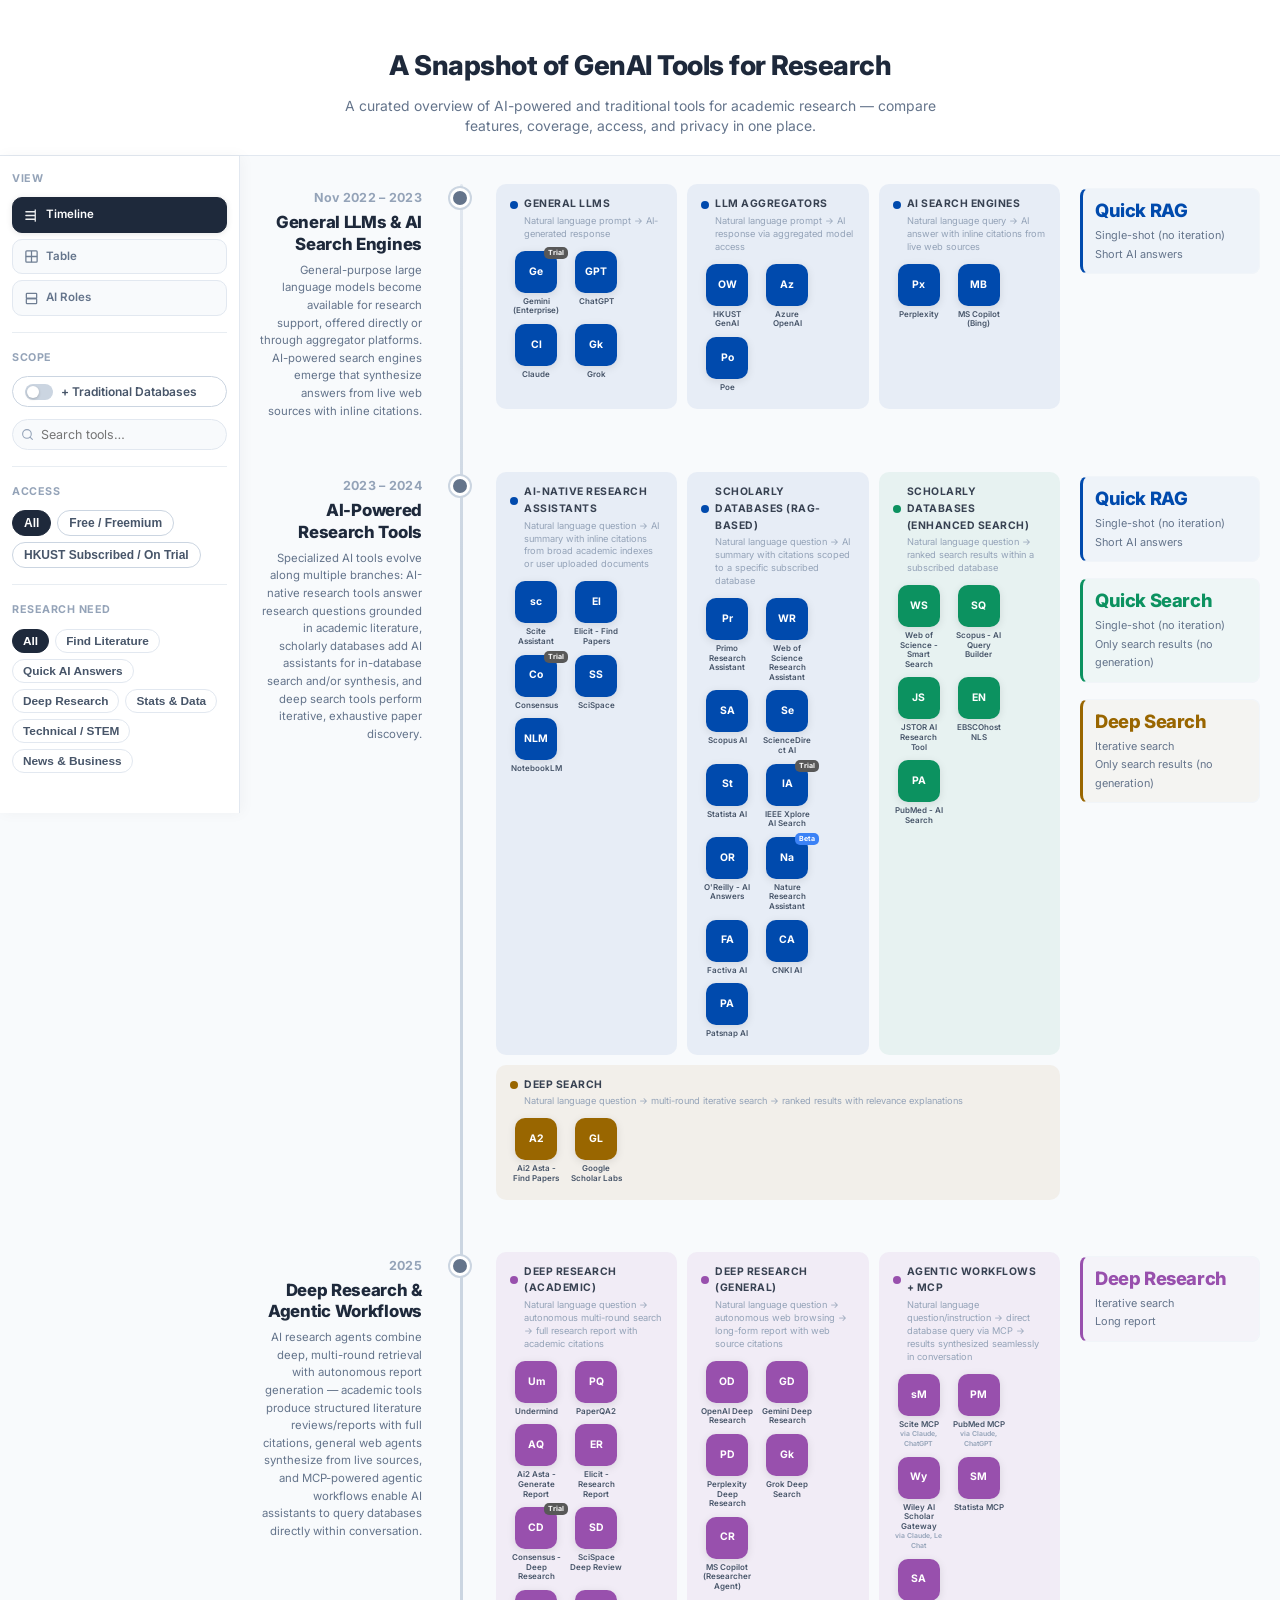
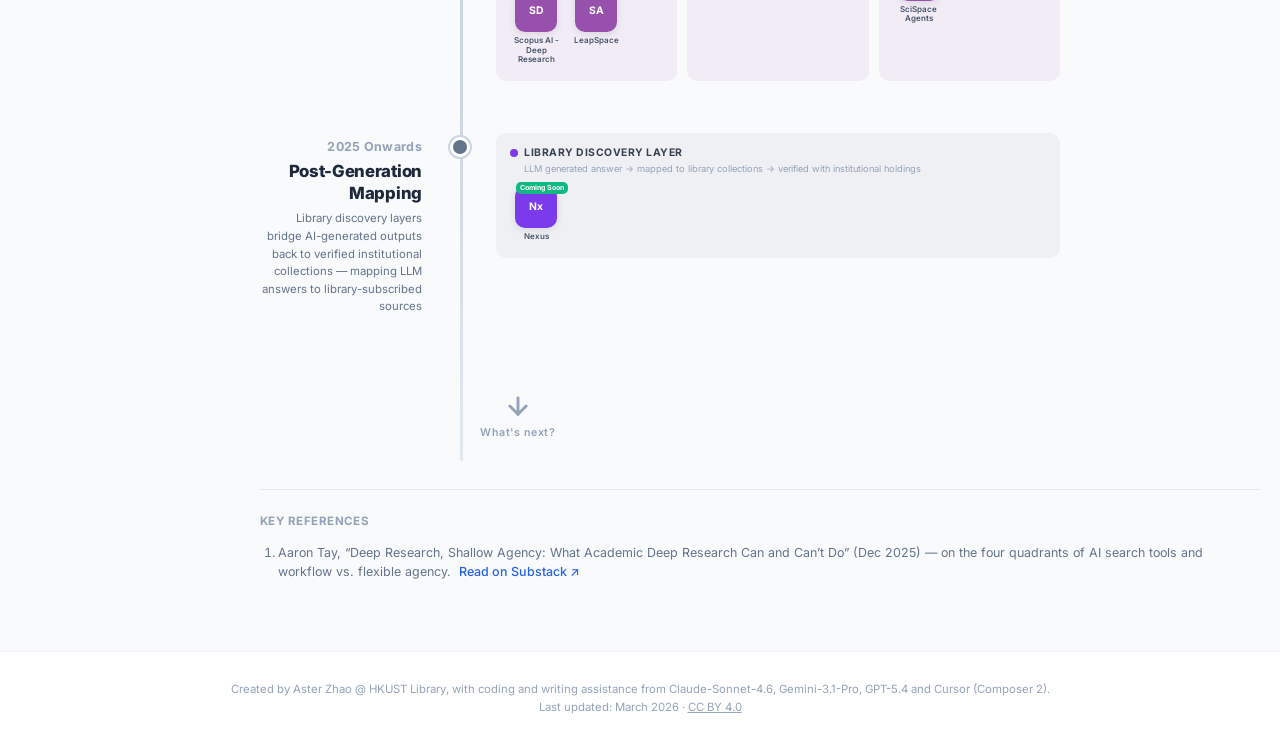
==== commit 95ea3182: "Enhance tool descriptions and UI elements for clarity and consistency - Updated descriptions in data" ====
--- a/index.html
+++ b/index.html
@@ -74,7 +74,7 @@
           </div>
           <div class="timeline" id="timeline-view"></div>
           <footer class="view-footnotes view-footnotes--timeline" aria-label="References">
-            <h4 class="view-footnotes-title">References</h4>
+            <h4 class="view-footnotes-title">Key References</h4>
             <ol class="view-footnotes-list">
               <li>
                 Aaron Tay, “Deep Research, Shallow Agency: What Academic Deep Research Can and Can’t Do” (Dec 2025) — on the four quadrants of AI search tools and workflow vs. flexible agency.
@@ -115,7 +115,7 @@
         <div class="roles-view-container">
           <div id="roles-view"></div>
           <footer class="view-footnotes view-footnotes--roles" aria-label="References">
-            <h4 class="view-footnotes-title">References</h4>
+            <h4 class="view-footnotes-title">Key References</h4>
             <ol class="view-footnotes-list">
               <li>
                 Aaron Tay, “What Do We Actually Mean by ‘AI-Powered Search’?” (Dec 2025) — levels of AI in search pipelines.
@@ -144,14 +144,14 @@
     </div>
     <div class="pop-content">
       <div class="pop-right">
-        <div class="pop-section"><h4>About</h4><p id="popAbout"></p></div>
-        <div class="pop-section"><h4>Privacy</h4><div id="popPrivacy"></div></div>
-        <div class="pop-section"><h4>Data Coverage</h4><p id="popCoverage"></p></div>
-        <div class="pop-section pop-section--unique"><h4>Unique Features</h4><div class="unique-box" id="popUnique"></div></div>
-        <div class="pop-section pop-section--limitations"><h4>Limitations</h4><div class="limit-box" id="popLimits"></div></div>
-        <div class="pop-section pop-section--ai-role"><h4>AI's Role</h4><div id="popAiRole"></div></div>
-        <div class="pop-section"><h4>Similar Tools</h4><div id="popSimilar"></div></div>
-        <div class="pop-section" id="popScreenshotsSection"><h4>Screenshots</h4><div id="popScreenshotsWrap" class="pop-screenshots-row"></div></div>
+        <div class="pop-section" id="popSecAbout"><h4>About</h4><p id="popAbout"></p></div>
+        <div class="pop-section" id="popSecPrivacy"><h4>Privacy</h4><div id="popPrivacy"></div></div>
+        <div class="pop-section" id="popSecCoverage"><h4>Data Coverage</h4><p id="popCoverage"></p></div>
+        <div class="pop-section pop-section--unique" id="popSecUnique"><h4>Unique Features</h4><div class="unique-box" id="popUnique"></div></div>
+        <div class="pop-section pop-section--limitations" id="popSecLimits"><h4>Limitations</h4><div class="limit-box" id="popLimits"></div></div>
+        <div class="pop-section pop-section--ai-role" id="popSecAiRole"><h4>AI's Role</h4><div id="popAiRole"></div></div>
+        <div class="pop-section" id="popSecSimilar"><h4>Similar Tools</h4><div id="popSimilar"></div></div>
+        <div class="pop-section pop-section--hidden" id="popScreenshotsSection"><h4>Screenshots</h4><div id="popScreenshotsWrap" class="pop-screenshots-row"></div></div>
         <div id="popLinkWrap"></div>
       </div>
     </div>
--- a/style.css
+++ b/style.css
@@ -317,8 +317,8 @@
 .pop-screenshots-row .pop-ss-thumb img{width:100%;height:100%;object-fit:cover;}
 .pop-screenshots-row .pop-ss-thumb .zoom-hint{position:absolute;inset:0;background:rgba(0,0,0,.35);display:flex;align-items:center;justify-content:center;opacity:0;transition:.15s;color:#fff;font-size:.6rem;font-weight:600;}
 .pop-screenshots-row .pop-ss-thumb:hover .zoom-hint{opacity:1;}
-#popScreenshotsSection{display:none;}
-#popScreenshotsSection.is-visible{display:block;}
+.pop-section.pop-section--hidden{display:none!important;}
+.pop-section.pop-section--flush-top{border-top:none!important;margin-top:0!important;padding-top:0!important;}
 .pop-left-label{font-size:.62rem;font-weight:700;color:#94a3b8;text-transform:uppercase;letter-spacing:.5px;}
 .pop-ss-thumb{width:100%;aspect-ratio:16/10;border-radius:8px;overflow:hidden;cursor:pointer;flex-shrink:0;background:#e2e8f0;border:2px solid transparent;transition:.15s;position:relative;}
 .pop-ss-thumb:hover{border-color:#3B82F6;}
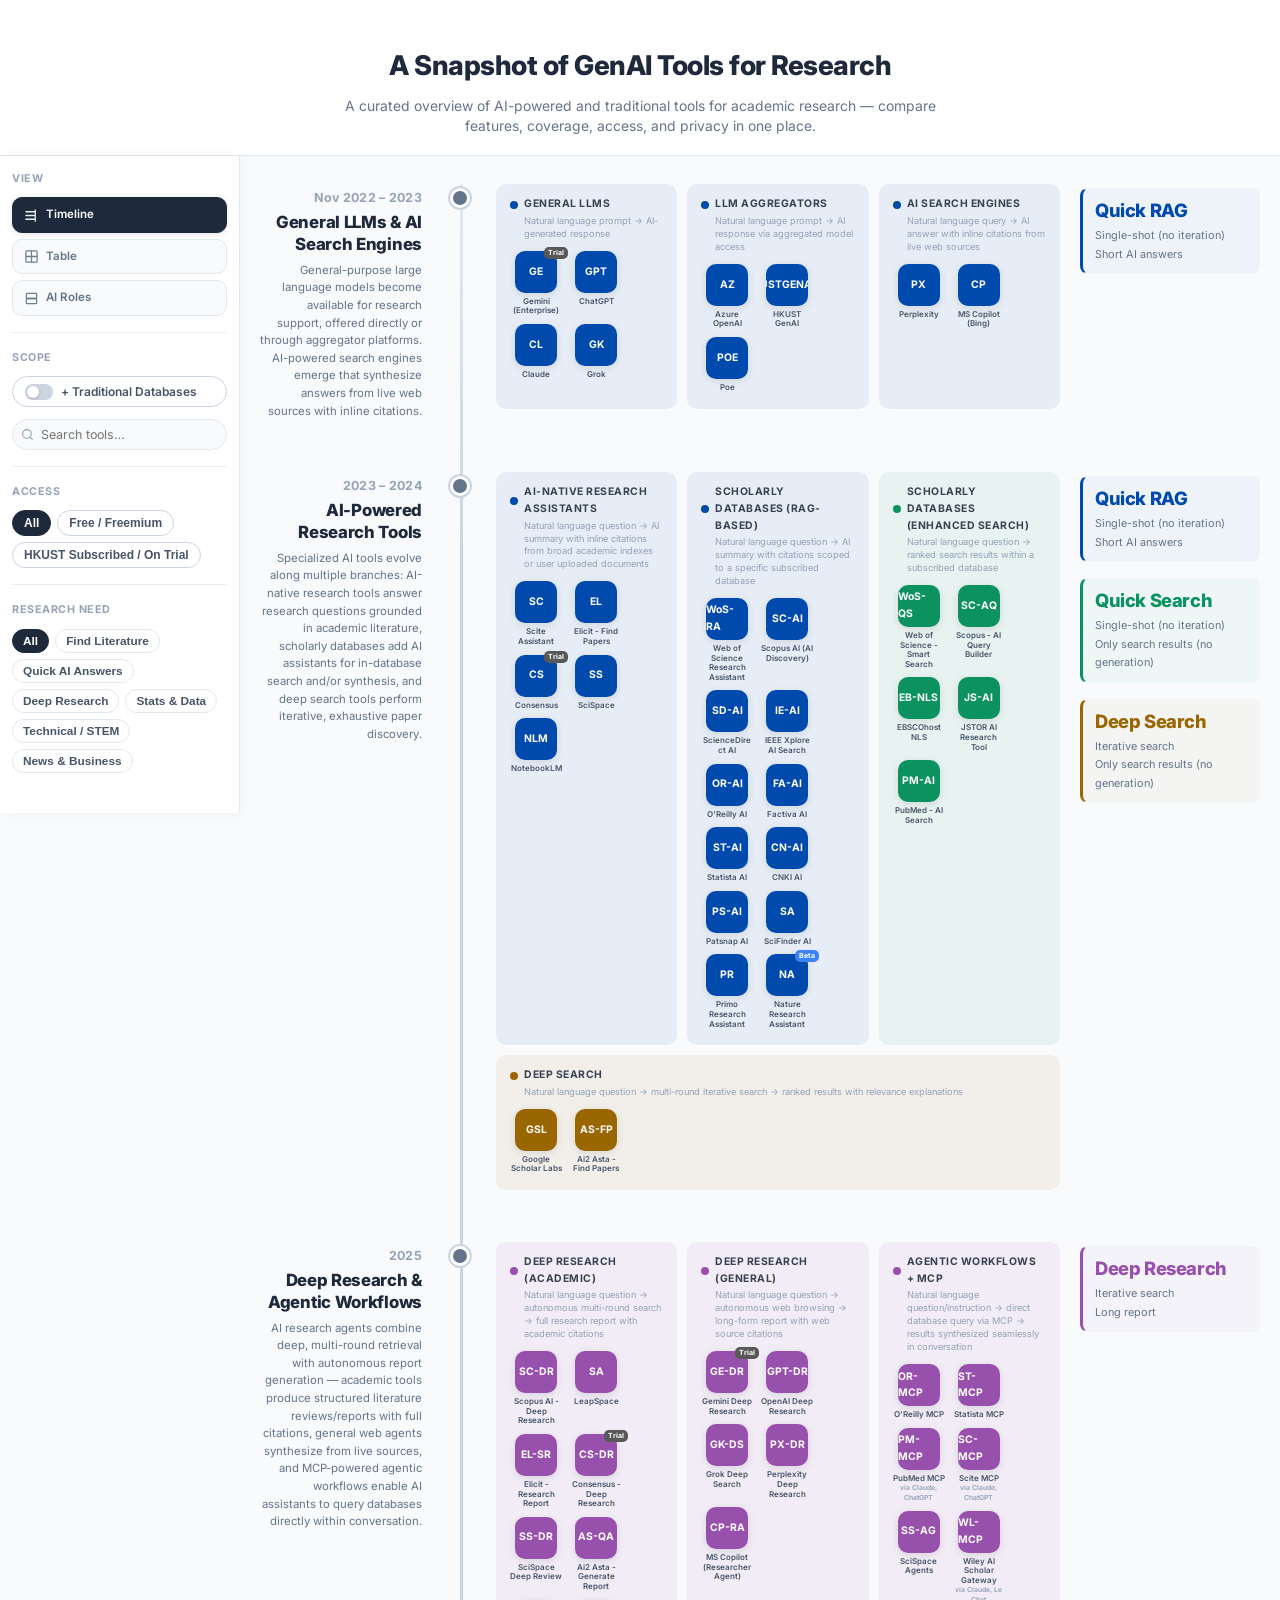
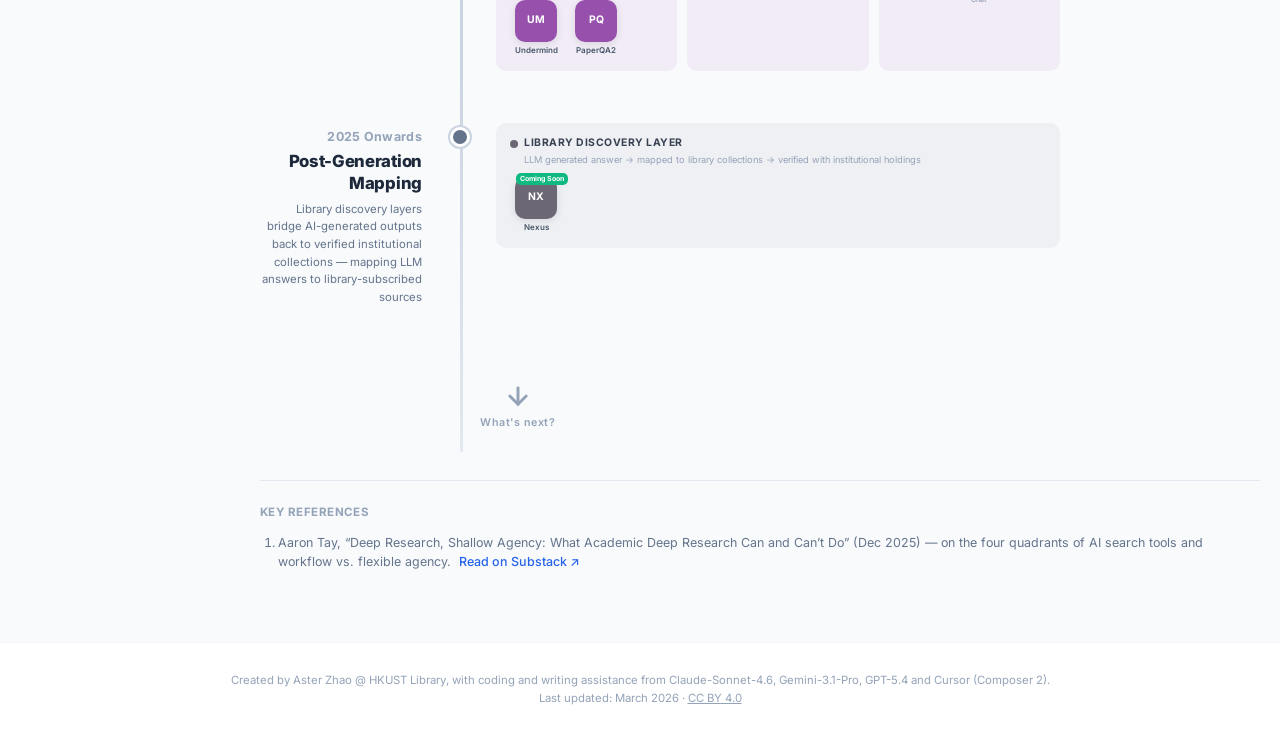
==== commit 3db3b5c1: "Update tool metadata and UI elements for improved clarity and functionality - Revised AI roles in da" ====
--- a/index.html
+++ b/index.html
@@ -102,7 +102,7 @@
                 <tr>
                   <th class="col-tool">Tool</th>
                   <th class="col-about">About</th>
-                  <th class="col-privacy">Privacy</th>
+                  <th class="col-access">Access</th>
                 </tr>
               </thead>
               <tbody id="table-view"></tbody>
--- a/style.css
+++ b/style.css
@@ -196,16 +196,18 @@
 .tb-text{color:#374151;font-size:.82rem;line-height:1.55;min-width:120px;}
 /* Table column widths (see thead .col-*) */
 .tools-table th.col-tool{min-width:210px;}
-.tools-table th.col-about{min-width:260px;max-width:none;}
-.tools-table th.col-privacy{min-width:138px;}
+.tools-table th.col-about{min-width:300px;max-width:none;}
+.tools-table th.col-access{width:1%;min-width:0;white-space:nowrap;text-align:right;vertical-align:top;padding-top:14px;padding-left:8px;padding-right:16px;}
 .tools-table th.col-edit{width:44px;}
 .tools-table td.col-tool{min-width:210px;max-width:230px;}
 .tool-row-head .col-tool{cursor:pointer;}
-.tools-table td.col-about{min-width:260px;max-width:none;}
-.tools-table td.col-privacy{min-width:138px;}
+.tools-table td.col-about{min-width:300px;max-width:none;word-wrap:break-word;overflow-wrap:break-word;}
+.tools-table td.col-access{width:1%;min-width:0;white-space:nowrap;text-align:right;vertical-align:top;padding-top:12px;padding-left:8px;padding-right:16px;}
 .tools-table td.col-edit{width:0;padding:0;}
 .tb-name-row{display:flex;align-items:center;gap:6px;flex-wrap:wrap;}
-.tb-external-link{color:#94a3b8;text-decoration:none;font-size:.72rem;}
+.visit-btn.visit-btn--table{padding:5px 10px;font-size:.7rem;font-weight:600;white-space:nowrap;background:#f1f5f9;color:#475569;border:1px solid #e2e8f0;box-shadow:none;}
+.visit-btn.visit-btn--table:hover{background:#e8edf3;border-color:#cbd5e1;color:#334155;}
+.table-access-missing{font-size:.68rem;color:#94a3b8;display:inline-block;text-align:right;line-height:1.35;max-width:100%;margin-left:auto;}
 .stage-row-year{font-weight:400;font-size:.72rem;opacity:.7;margin-left:8px;}
 .bullet-list{list-style:none;padding:0;margin:0;}
 .bullet-list li{font-size:.82rem;color:#374151;line-height:1.55;padding:2px 0 2px 13px;position:relative;}
@@ -223,10 +225,12 @@
 .detail-panel{padding:16px 20px 20px;font-size:.84rem;}
 .detail-grid{display:grid;grid-template-columns:1fr 1fr;gap:14px;align-items:stretch;}
 .detail-section.detail-section--full{grid-column:1 / -1;}
+.detail-section--privacy .detail-privacy-inner .policy-link{margin-top:4px;}
 .detail-section{background:#fff;border-radius:8px;padding:12px 14px;border:1px solid #e2e8f0;font-size:.84rem;}
 .detail-section h5{font-size:.68rem;font-weight:700;color:#475569;text-transform:uppercase;letter-spacing:.5px;margin-bottom:7px;display:flex;align-items:center;gap:5px;}
 .detail-section h5 svg{width:12px;height:12px;flex-shrink:0;}
 .detail-text{color:#374151;font-size:.82rem;line-height:1.55;}
+.detail-text.detail-text--empty{color:#94a3b8;margin:0;}
 .detail-section.detail-section--unique{background:#f3f6fc;border-color:#d4dbe8;}
 .detail-section.detail-section--unique h5{color:#7184b2;}
 .detail-section.detail-section--limitations{background:#fdf4f4;border-color:#edd8d8;}
@@ -477,9 +481,9 @@
 .roles-section:first-of-type{padding-top:0;}
 .roles-section:last-of-type{border-bottom:none;padding-bottom:8px;}
 .roles-section-head{width:100%;margin-bottom:18px;}
-.roles-section-inner{display:grid;grid-template-columns:minmax(0,0.45fr) minmax(0,0.55fr);gap:22px 28px;align-items:start;}
+.roles-section-inner{display:grid;grid-template-columns:minmax(0,0.4fr) minmax(0,0.6fr);gap:22px 28px;align-items:start;}
 @media (min-width:1100px){
-  .roles-section-inner{grid-template-columns:minmax(280px,0.45fr) minmax(0,0.55fr);gap:24px 32px;}
+  .roles-section-inner{grid-template-columns:minmax(260px,0.4fr) minmax(0,0.6fr);gap:24px 32px;}
 }
 @media (max-width:900px){
   .roles-section-inner{grid-template-columns:1fr;gap:18px;}
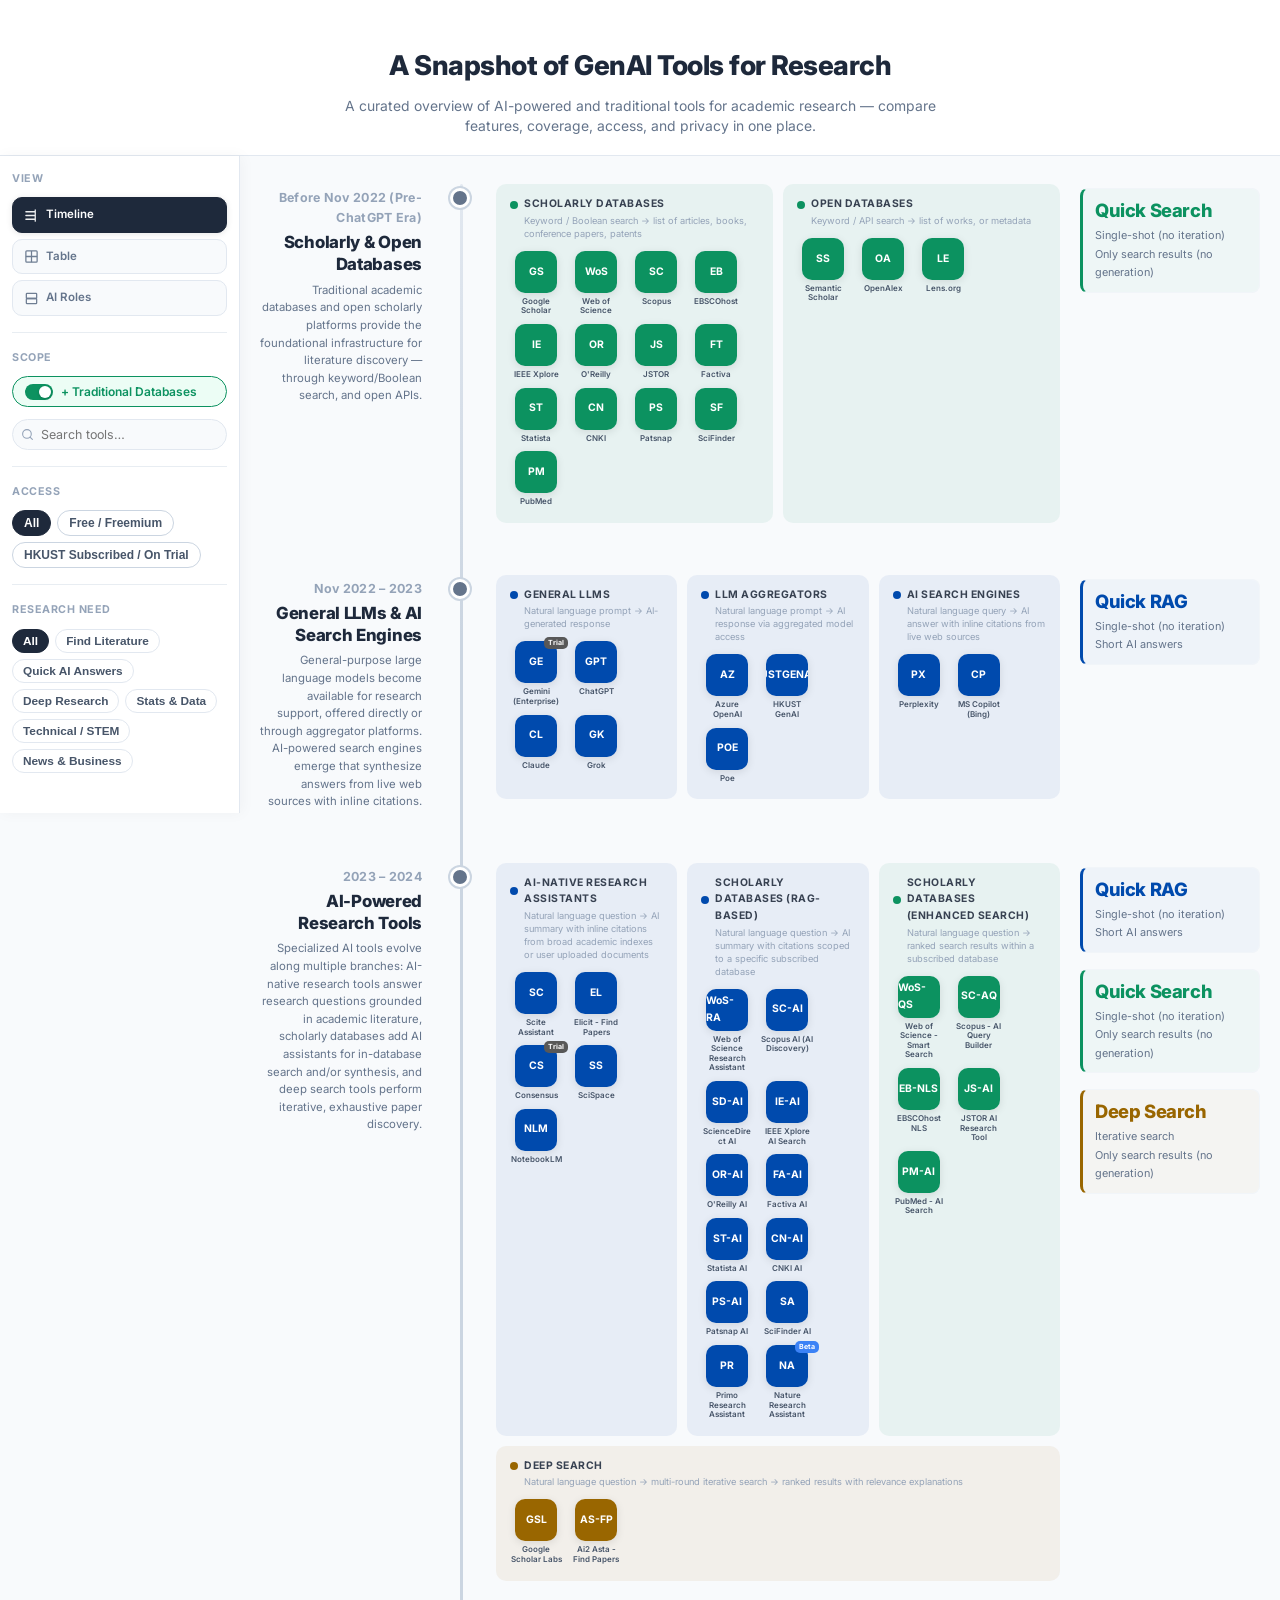
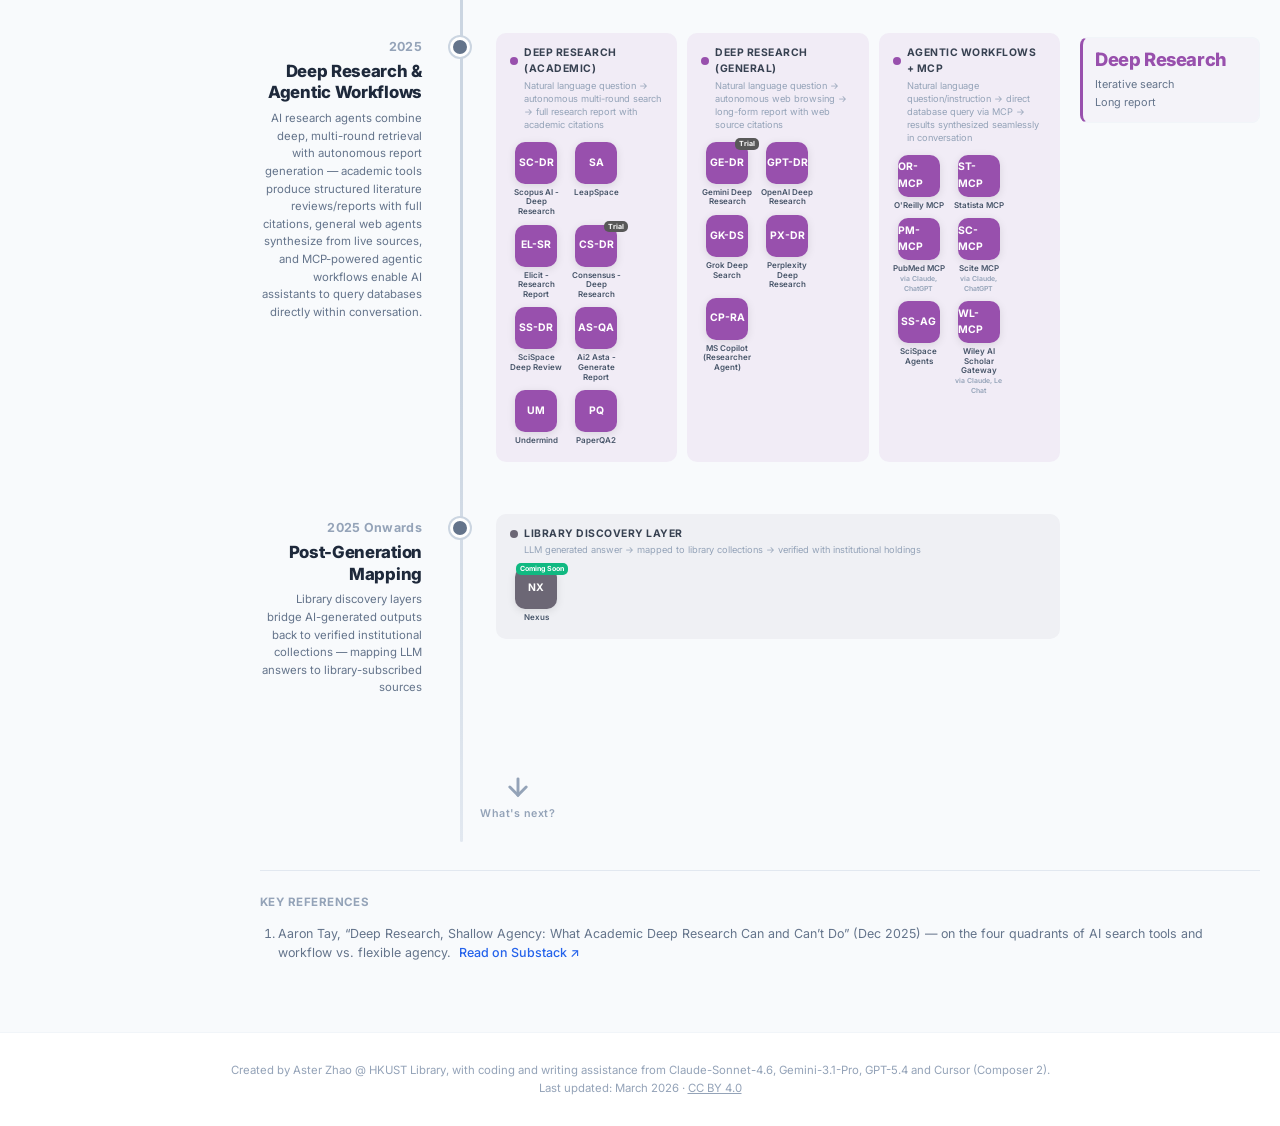
==== commit 23f8ed1c: "Remove unnecessary .DS_Store file and update tool descriptions in data.json for clarity. Adjusted UI" ====
--- a/index.html
+++ b/index.html
@@ -27,7 +27,7 @@
       <div class="sidebar-section">
         <div class="sidebar-section-title">SCOPE</div>
         <div class="scope-stack">
-          <div class="trad-toggle-wrap" id="tradToggleWrap" onclick="toggleTraditional()">
+          <div class="trad-toggle-wrap on" id="tradToggleWrap" onclick="toggleTraditional()">
             <span class="trad-switch"><span class="trad-thumb"></span></span>
             <span class="trad-label">+ Traditional Databases</span>
           </div>
--- a/style.css
+++ b/style.css
@@ -336,6 +336,8 @@
 .pop-section.pop-section--unique h4{color:#7184b2;}
 .pop-section.pop-section--limitations h4{color:#991b1b;}
 .pop-section p{font-size:.81rem;color:#374151;line-height:1.55;}
+.pop-section #popPrivacy{font-size:.81rem;color:#374151;line-height:1.55;}
+.pop-section #popPrivacy .privacy-text{font-size:inherit;line-height:inherit;}
 .unique-box{background:#f1f5f9;border-left:3px solid #cbd5e1;padding:8px 12px;border-radius:0 6px 6px 0;}
 .detail-section .unique-box{margin-top:4px;}
 .limit-box{background:#fffbeb;border-left:3px solid #f59e0b;padding:8px 12px;border-radius:0 6px 6px 0;}
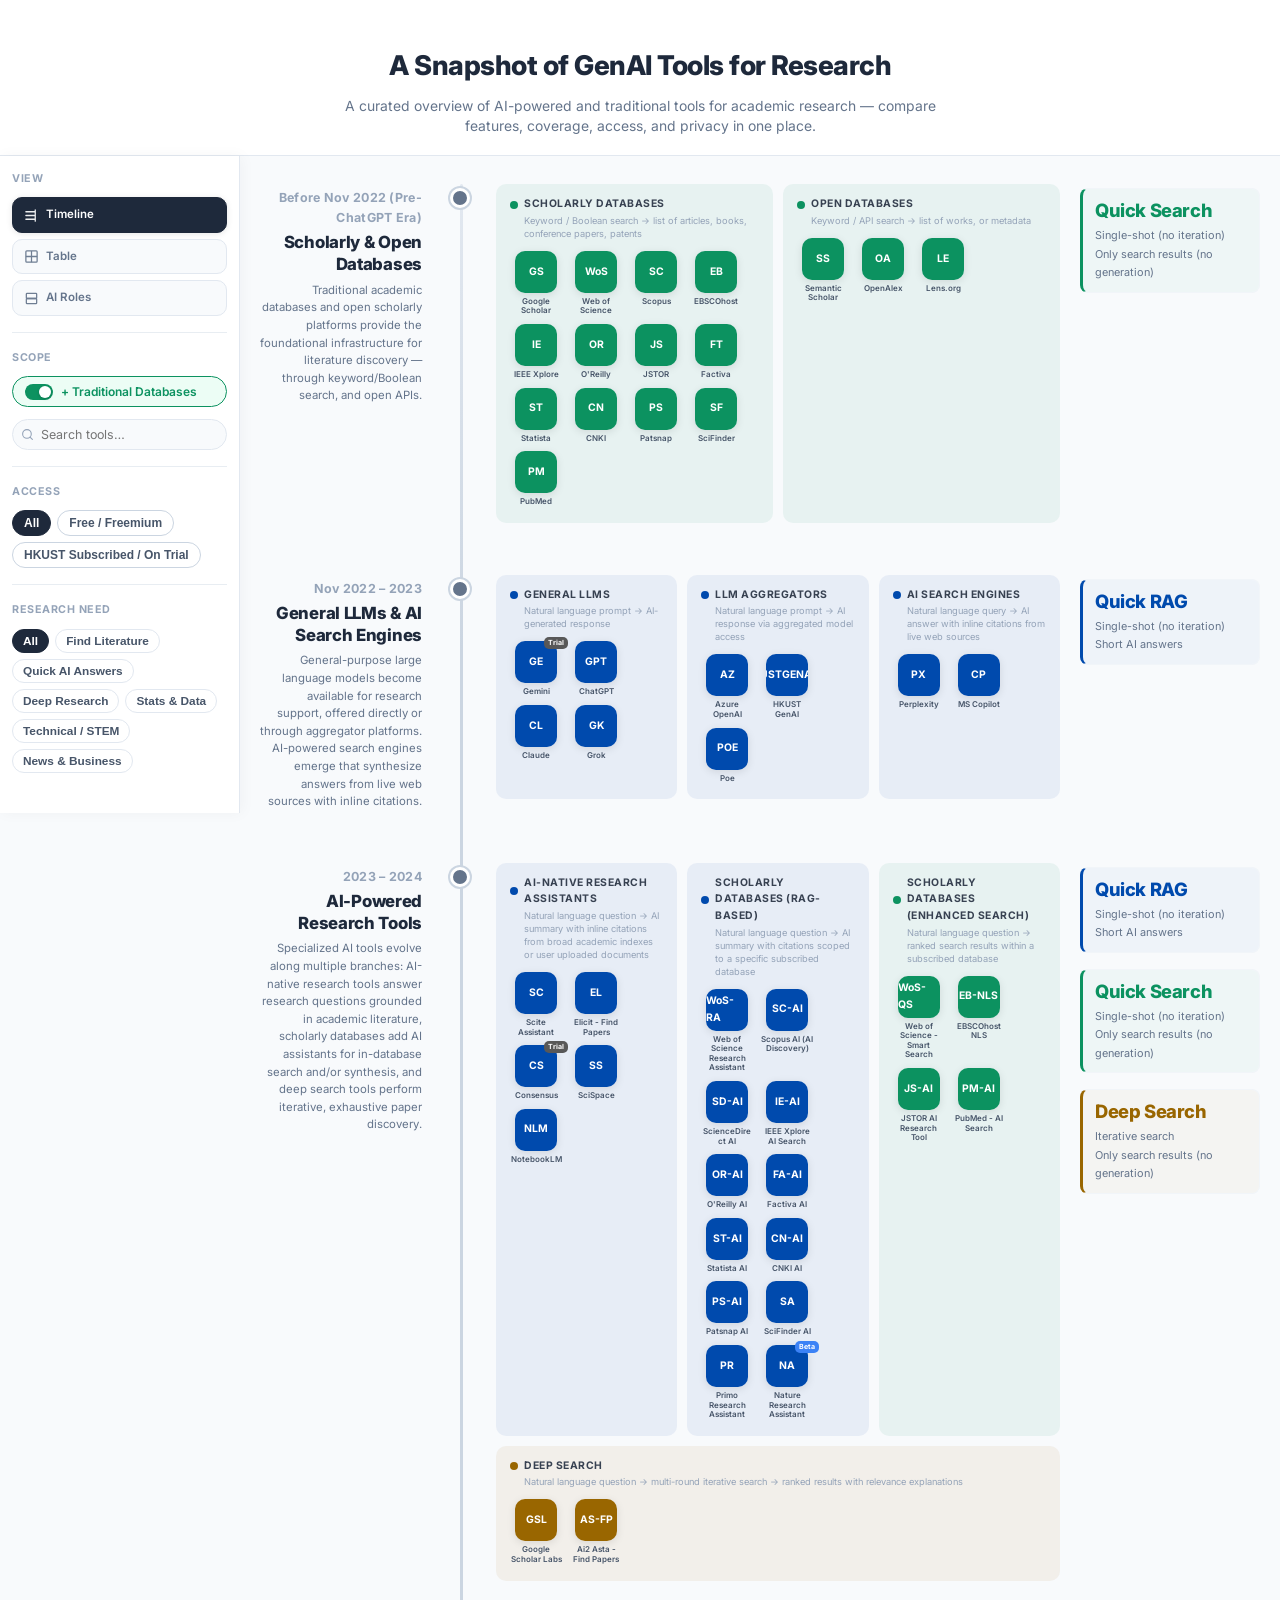
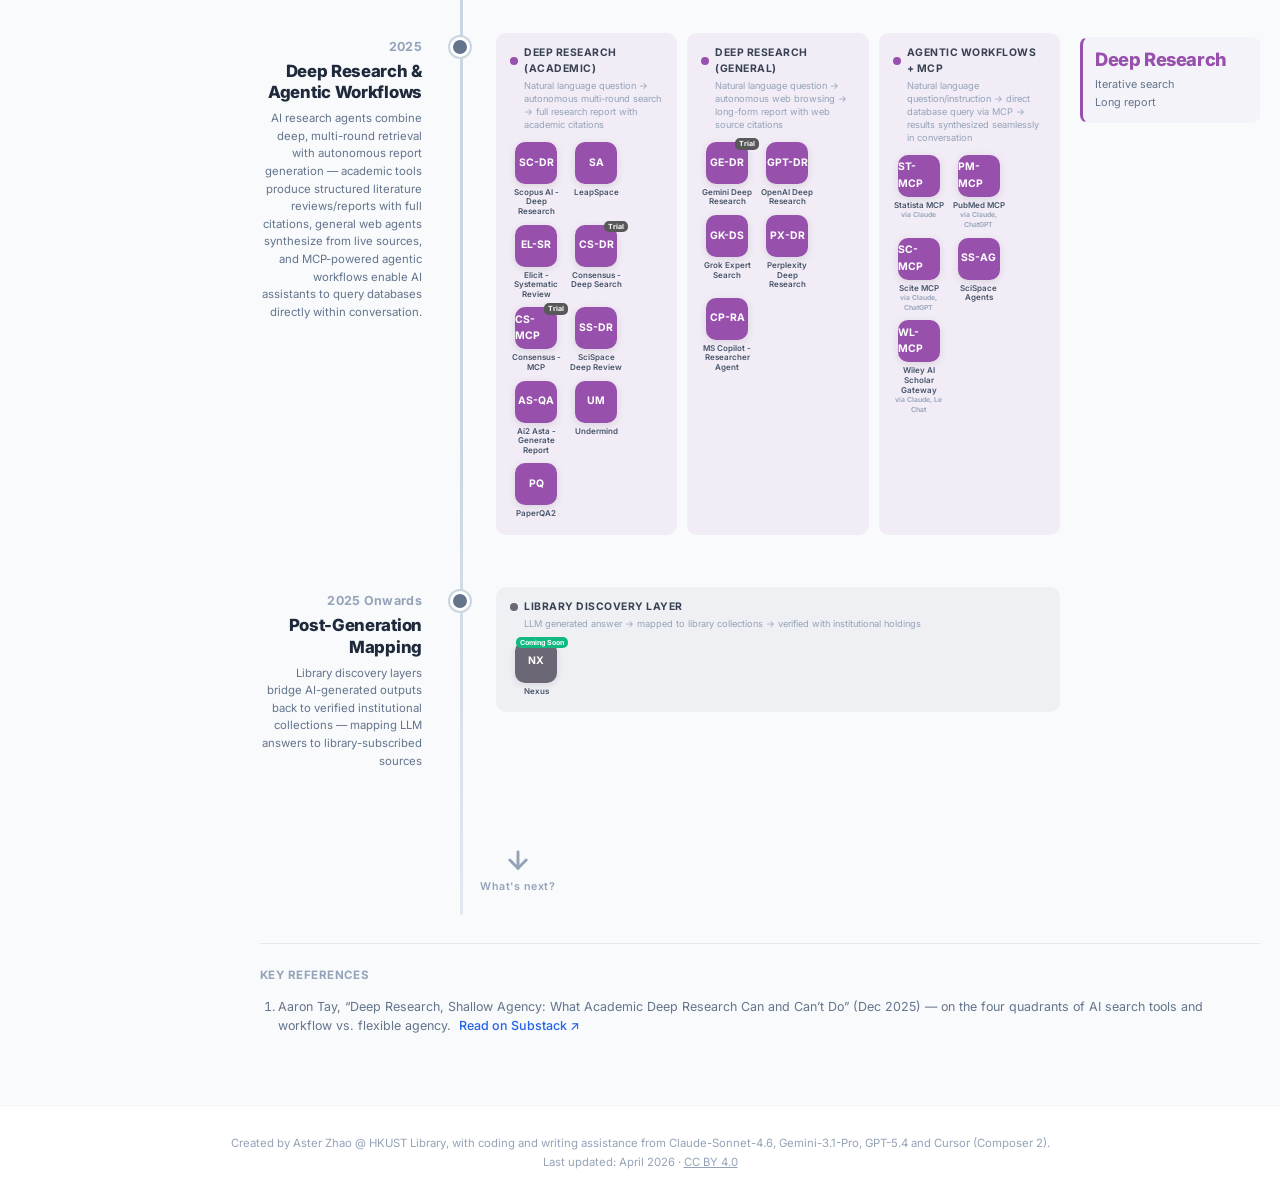
==== commit a2de167d: "Update tool descriptions in data.json for clarity and accuracy; revised limitations and unique featu" ====
--- a/index.html
+++ b/index.html
@@ -168,7 +168,7 @@
 
   <div class="footer">
     <p>Created by Aster Zhao @ HKUST Library, with coding and writing assistance from Claude-Sonnet-4.6, Gemini-3.1-Pro, GPT-5.4 and Cursor (Composer 2).</p>
-    <p>Last updated: March 2026 · <a href="https://creativecommons.org/licenses/by/4.0/" target="_blank" rel="noopener noreferrer">CC BY 4.0</a></p>
+    <p>Last updated: April 2026 · <a href="https://creativecommons.org/licenses/by/4.0/" target="_blank" rel="noopener noreferrer">CC BY 4.0</a></p>
   </div>
 
   <div id="load-error" style="display:none;padding:40px 20px;text-align:center;color:#b91c1c;font-size:.9rem;"></div>
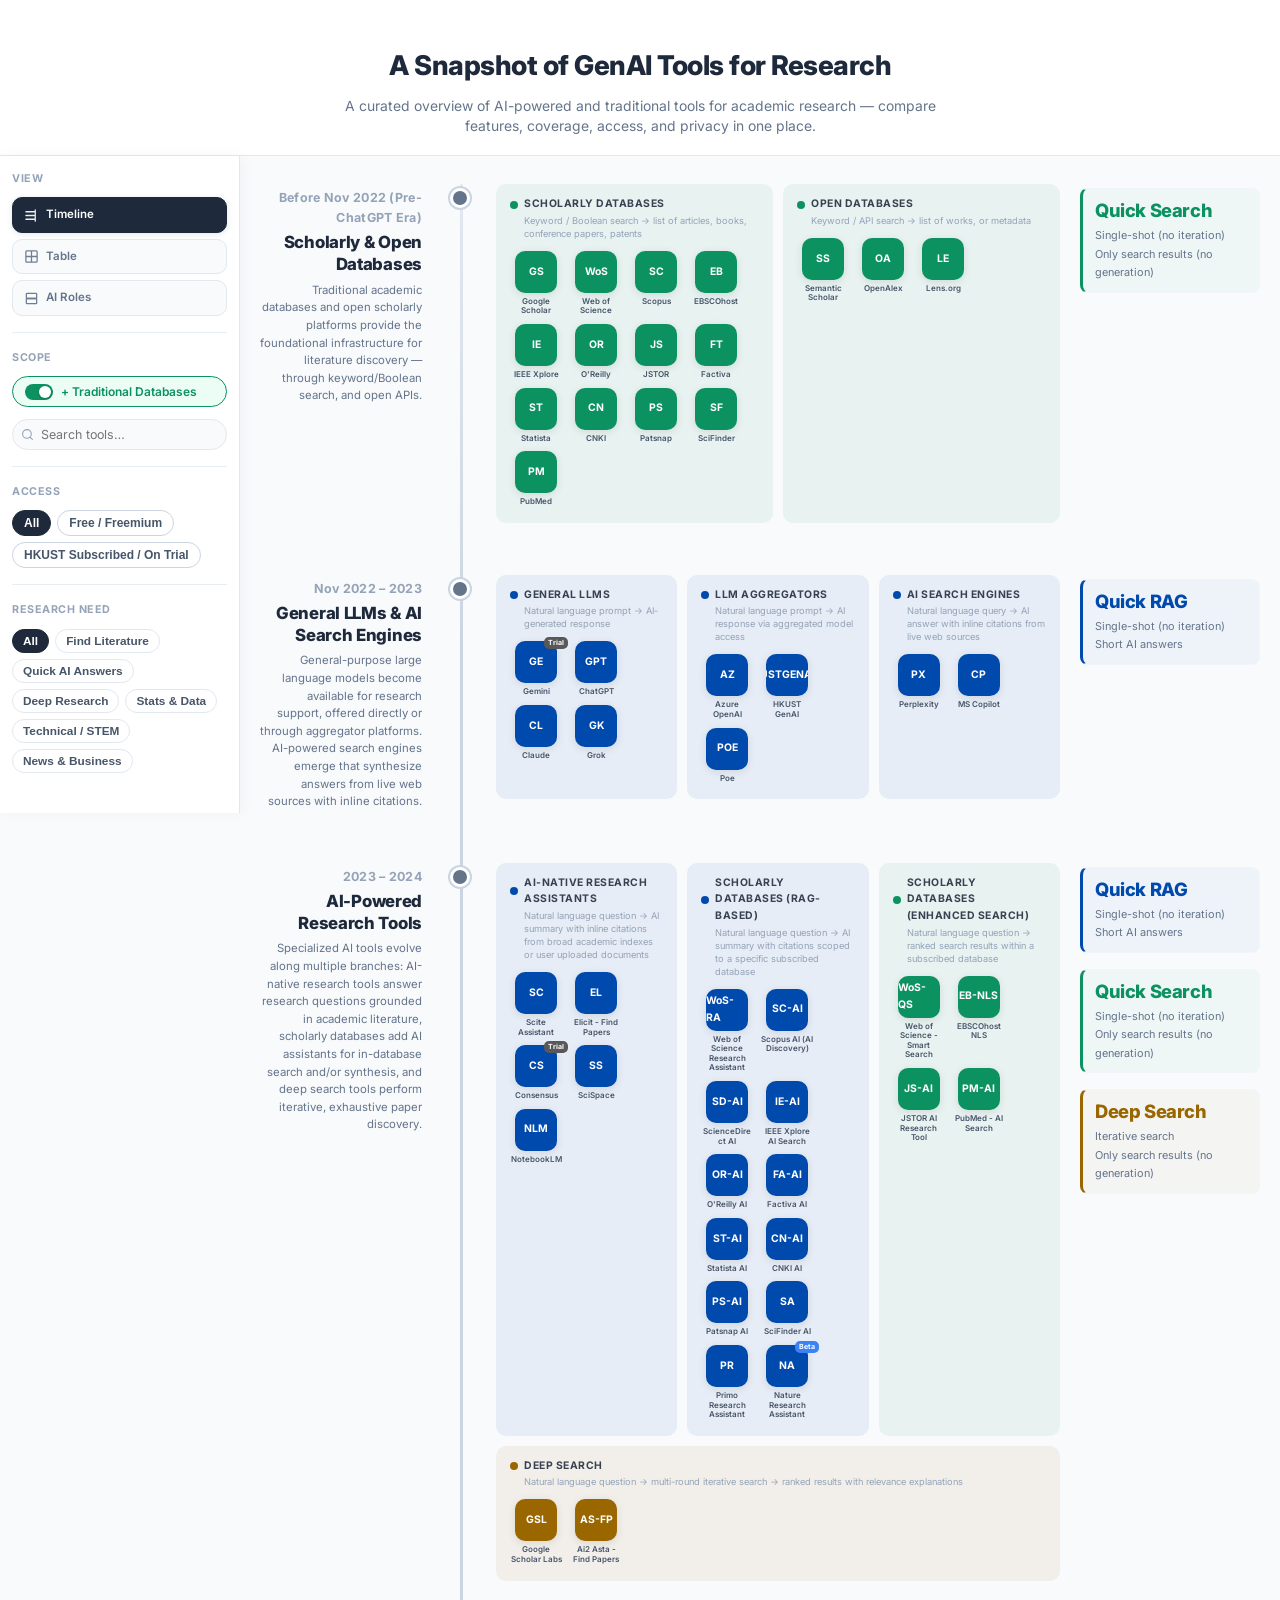
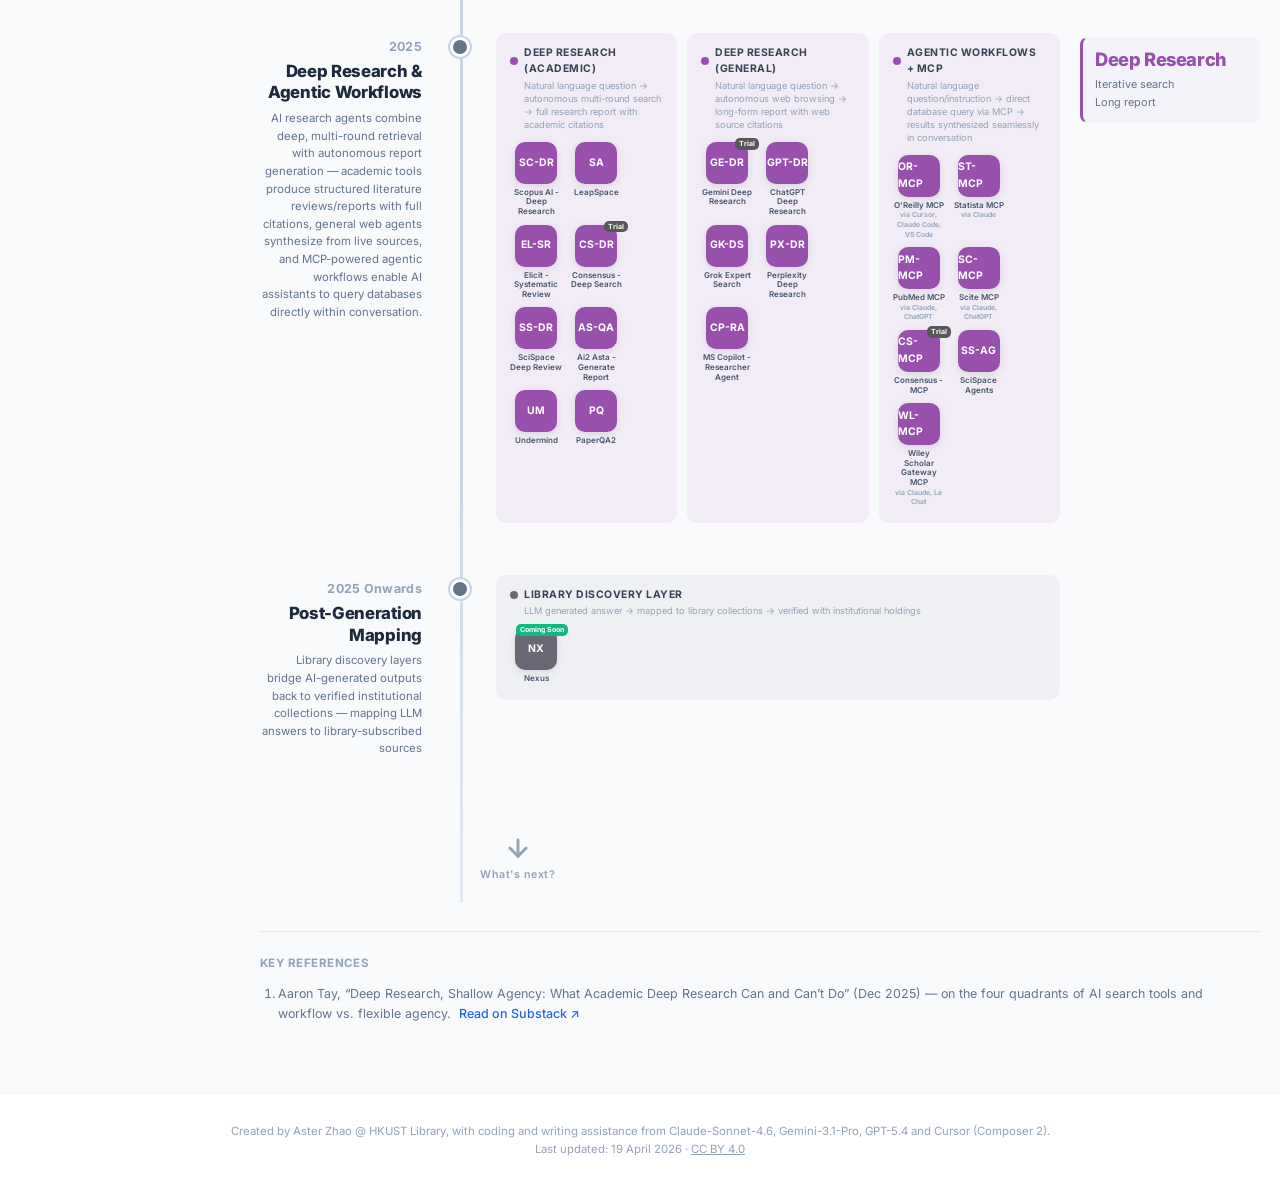
==== commit 3dfa3e57: "Update last updated date in footer of index.html to reflect the correct date of 19 April 2026." ====
--- a/index.html
+++ b/index.html
@@ -168,7 +168,7 @@
 
   <div class="footer">
     <p>Created by Aster Zhao @ HKUST Library, with coding and writing assistance from Claude-Sonnet-4.6, Gemini-3.1-Pro, GPT-5.4 and Cursor (Composer 2).</p>
-    <p>Last updated: April 2026 · <a href="https://creativecommons.org/licenses/by/4.0/" target="_blank" rel="noopener noreferrer">CC BY 4.0</a></p>
+    <p>Last updated: 19 April 2026 · <a href="https://creativecommons.org/licenses/by/4.0/" target="_blank" rel="noopener noreferrer">CC BY 4.0</a></p>
   </div>
 
   <div id="load-error" style="display:none;padding:40px 20px;text-align:center;color:#b91c1c;font-size:.9rem;"></div>
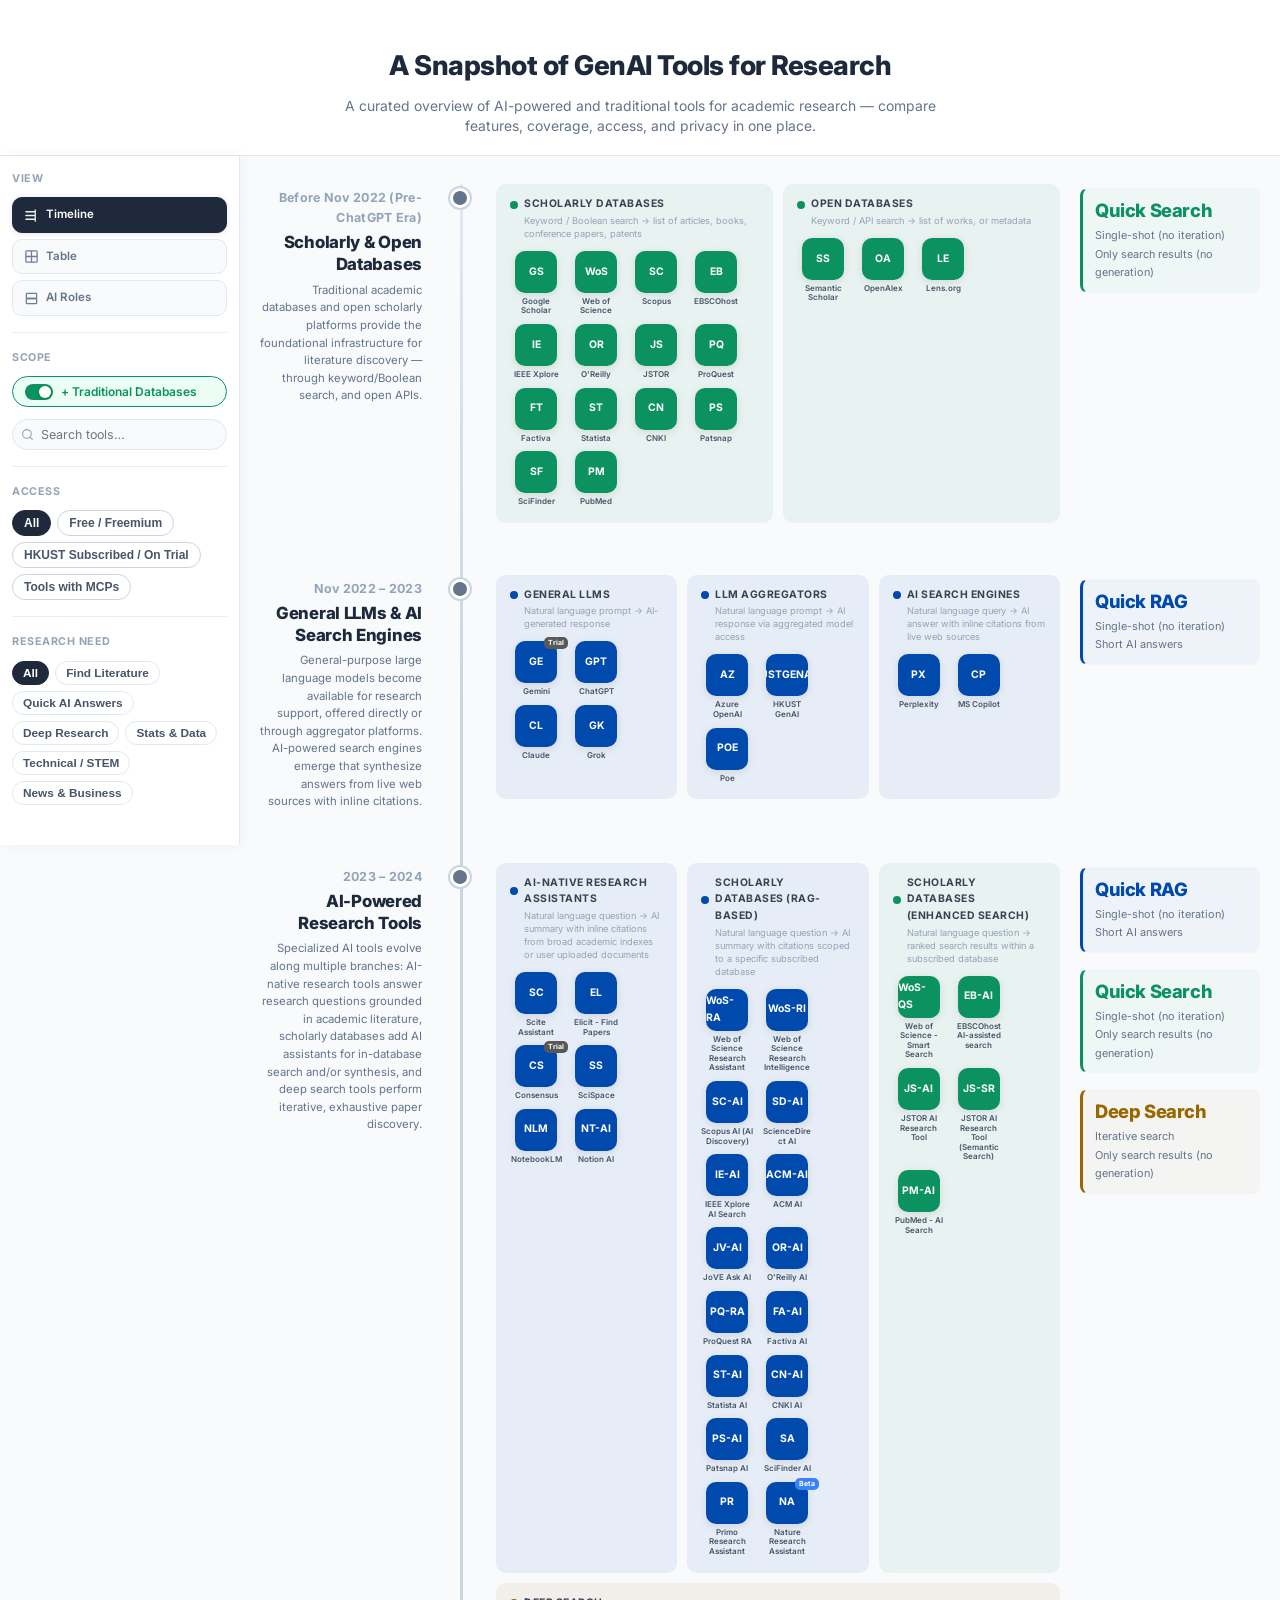
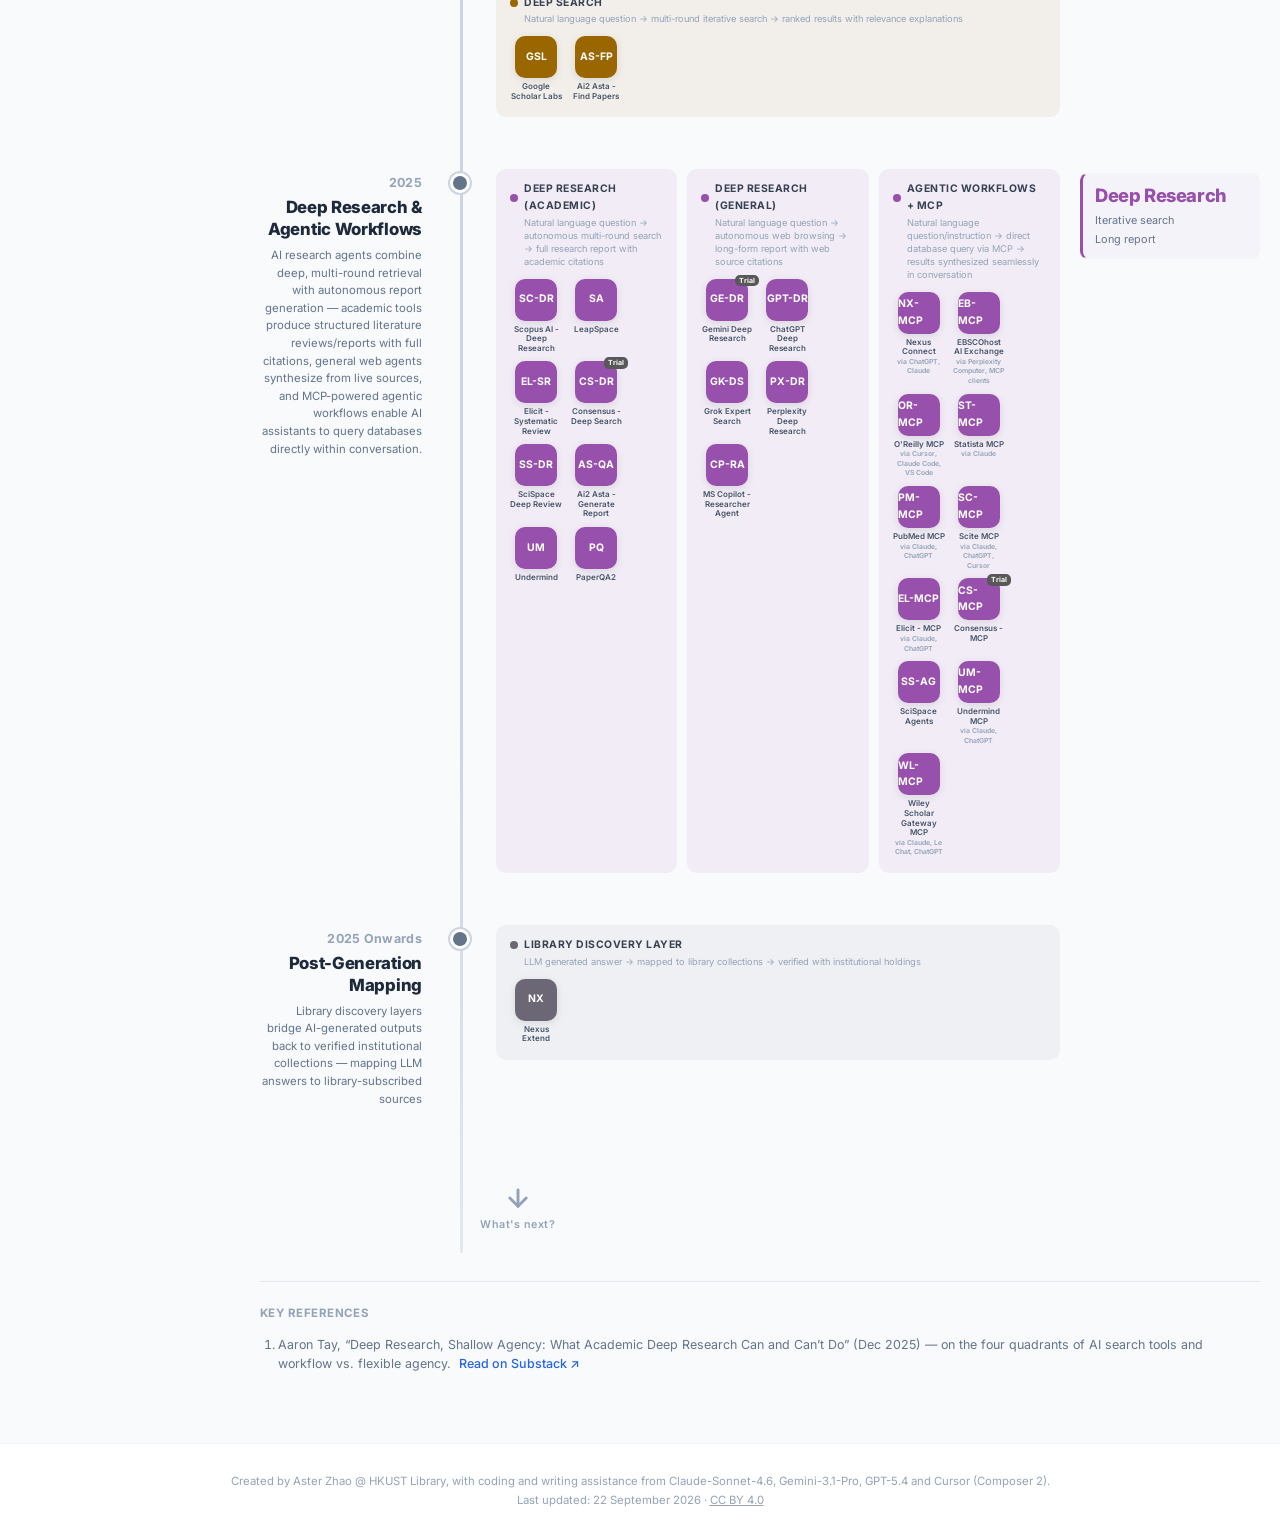
==== commit 22cf73ed: "Update research-tool snapshot from April–September 2026 notes. Rewrite tool cards in the existing sn" ====
--- a/index.html
+++ b/index.html
@@ -58,6 +58,7 @@
           <button class="fbtn active" data-f="all" onclick="setFilter('all')">All</button>
           <button class="fbtn" data-f="free" onclick="setFilter('free')">Free / Freemium</button>
           <button class="fbtn" data-f="hkust" onclick="setFilter('hkust')">HKUST Subscribed / On Trial</button>
+          <button class="fbtn" data-f="mcp" onclick="setFilter('mcp')">Tools with MCPs</button>
         </div>
       </div>
       <div class="sidebar-section">
@@ -168,7 +169,7 @@
 
   <div class="footer">
     <p>Created by Aster Zhao @ HKUST Library, with coding and writing assistance from Claude-Sonnet-4.6, Gemini-3.1-Pro, GPT-5.4 and Cursor (Composer 2).</p>
-    <p>Last updated: 19 April 2026 · <a href="https://creativecommons.org/licenses/by/4.0/" target="_blank" rel="noopener noreferrer">CC BY 4.0</a></p>
+    <p>Last updated: 22 September 2026 · <a href="https://creativecommons.org/licenses/by/4.0/" target="_blank" rel="noopener noreferrer">CC BY 4.0</a></p>
   </div>
 
   <div id="load-error" style="display:none;padding:40px 20px;text-align:center;color:#b91c1c;font-size:.9rem;"></div>
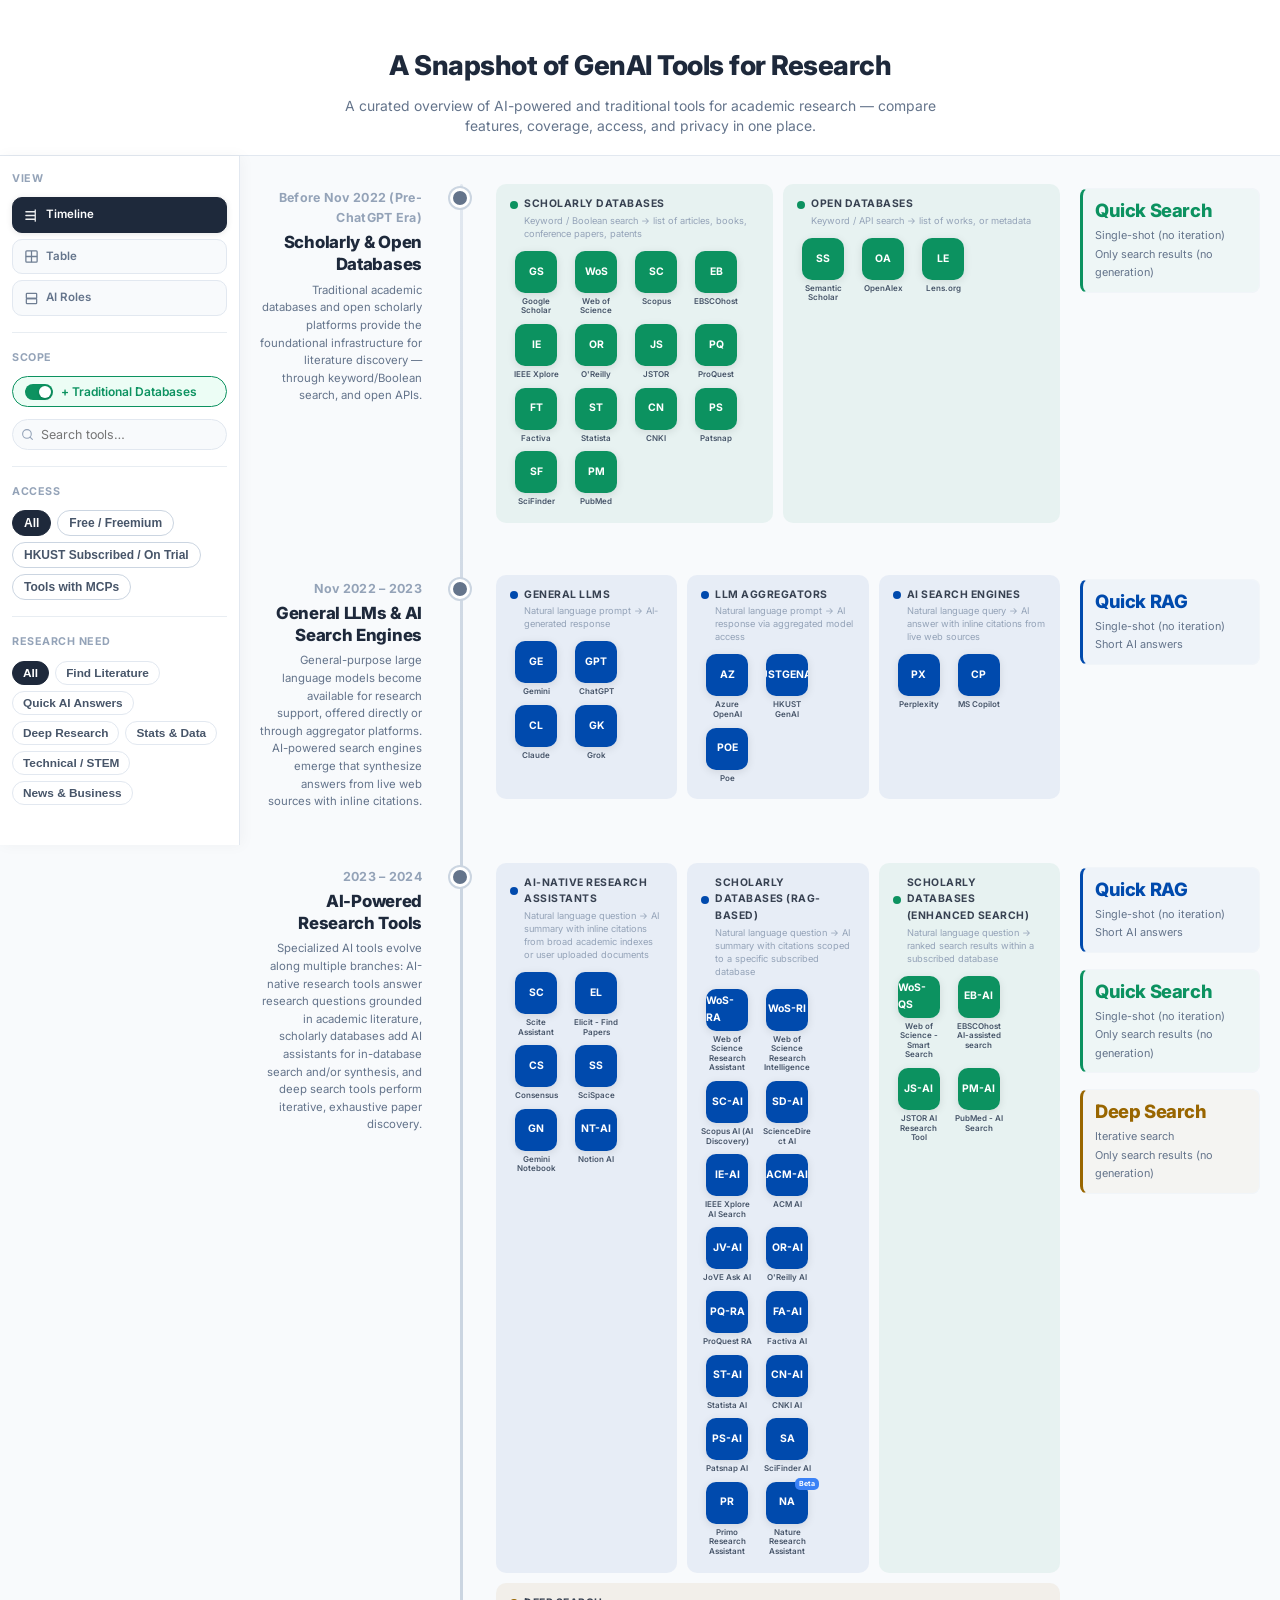
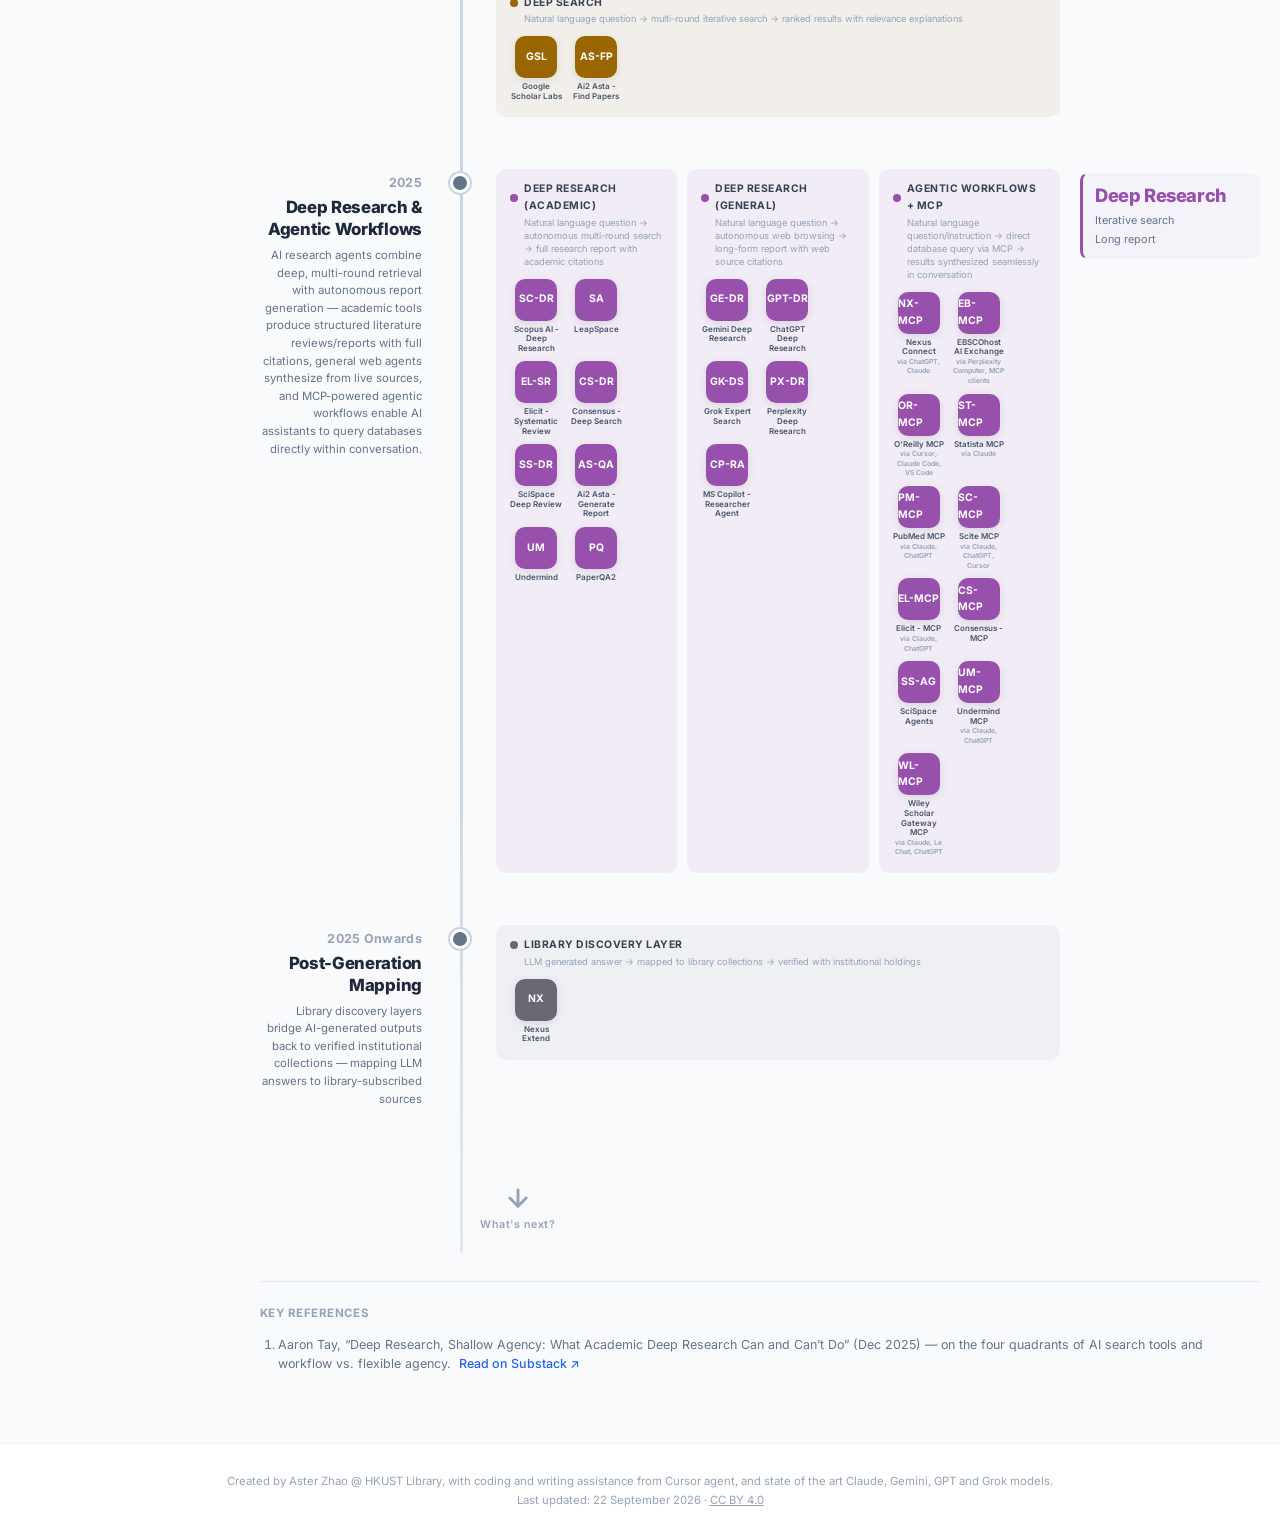
==== commit 2133b969: "Update footer credit to Cursor agent and current model families. Co-authored-by: Aster Zhao <asterzh" ====
--- a/index.html
+++ b/index.html
@@ -168,7 +168,7 @@
   </div>
 
   <div class="footer">
-    <p>Created by Aster Zhao @ HKUST Library, with coding and writing assistance from Claude-Sonnet-4.6, Gemini-3.1-Pro, GPT-5.4 and Cursor (Composer 2).</p>
+    <p>Created by Aster Zhao @ HKUST Library, with coding and writing assistance from Cursor agent, and state of the art Claude, Gemini, GPT and Grok models.</p>
     <p>Last updated: 22 September 2026 · <a href="https://creativecommons.org/licenses/by/4.0/" target="_blank" rel="noopener noreferrer">CC BY 4.0</a></p>
   </div>
 
